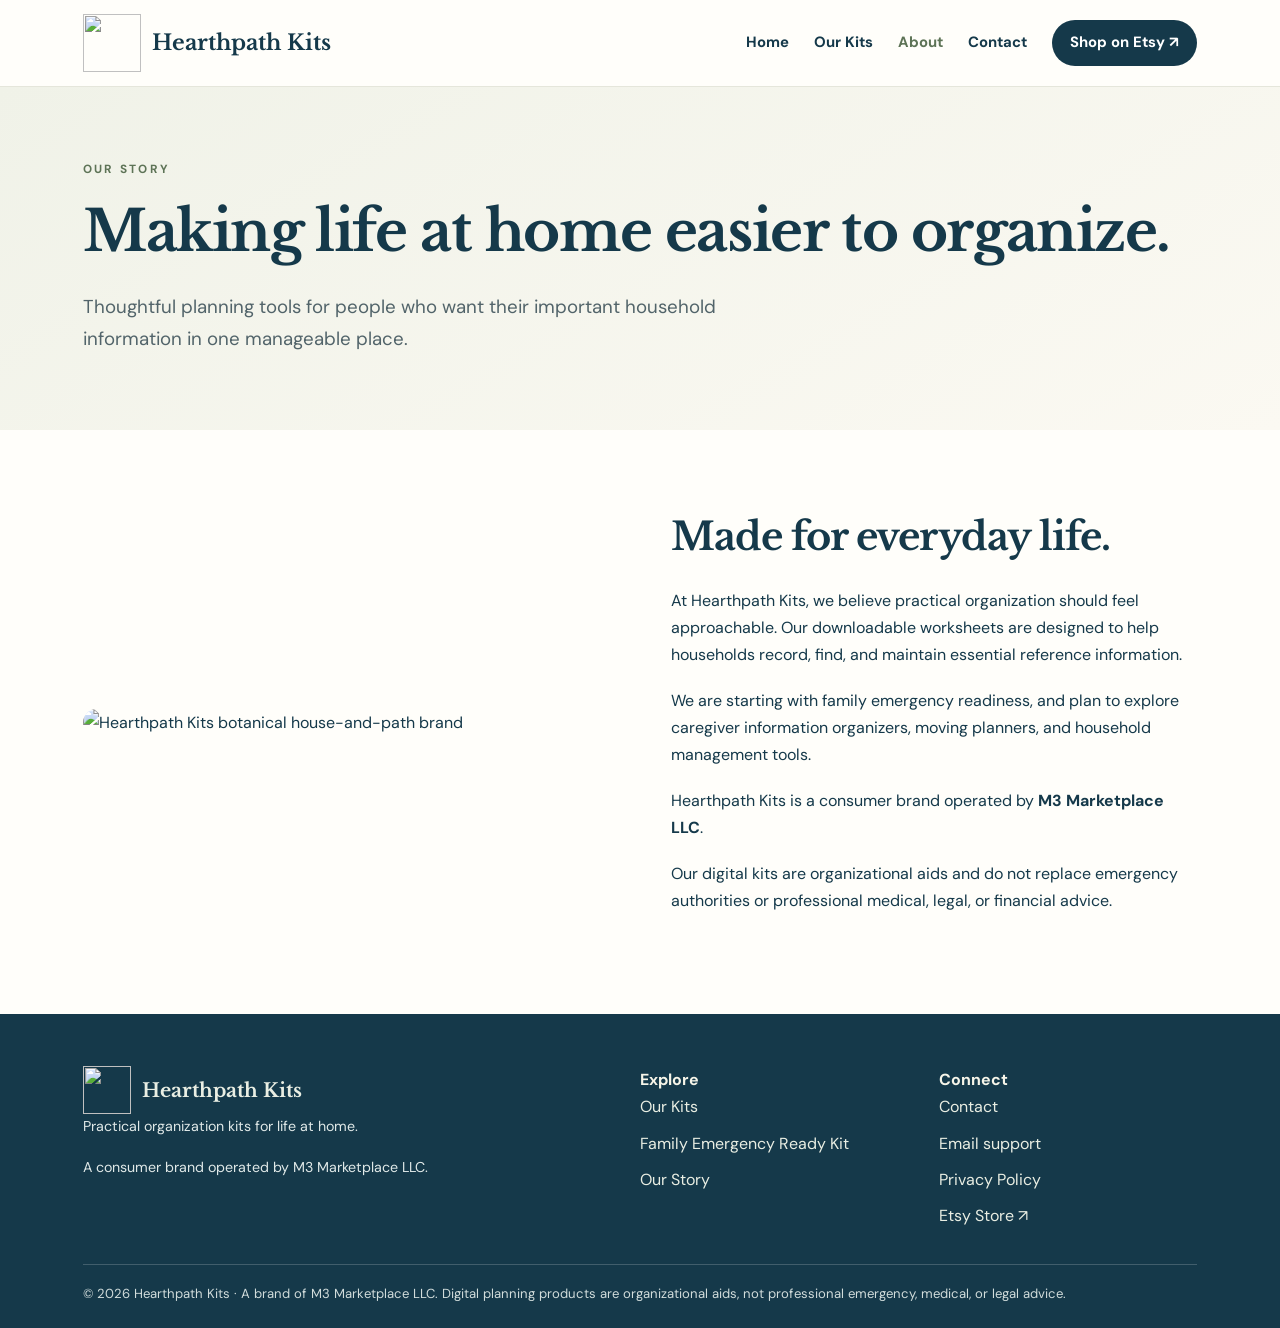
==== index.html @ 888c1b19 "Add files via upload Initial site setup." ====
<!doctype html><html lang="en"><head><meta charset="utf-8"><meta name="viewport" content="width=device-width, initial-scale=1"><title>About Hearthpath Kits | Hearthpath Kits</title><meta name="description" content="Learn why Hearthpath Kits creates easy-to-use digital organization planners for homes and families."><meta name="theme-color" content="#15394a"><link rel="canonical" href="https://hearthpathkits.com/about/"><link rel="icon" href="/assets/favicon.png" type="image/png"><link rel="stylesheet" href="/site.css"><meta property="og:type" content="website"><meta property="og:site_name" content="Hearthpath Kits"><meta property="og:title" content="About Hearthpath Kits"><meta property="og:description" content="Learn why Hearthpath Kits creates easy-to-use digital organization planners for homes and families."><meta property="og:image" content="https://hearthpathkits.com/assets/kit-cover.webp"></head><body><a class="skip" href="#main">Skip to content</a><header class="site-head"><div class="wrap header-in"><a class="brand" href="/"><img src="/assets/emblem.webp" alt="" width="58" height="58">Hearthpath Kits</a><button class="menu-toggle" type="button" aria-controls="primary-nav" aria-expanded="false">Menu ☰</button><nav id="primary-nav" class="nav" aria-label="Main navigation"><a href="/">Home</a><a href="/kits/">Our Kits</a><a href="/about/" aria-current="page">About</a><a href="/contact/">Contact</a><a class="nav-cta" href="https://www.etsy.com/listing/4603201135/family-emergency-planner-printable" target="_blank" rel="noopener noreferrer">Shop on Etsy ↗</a></nav></div></header><main id="main"><section class="page-hero"><div class="wrap"><p class="eyebrow">Our story</p><h1>Making life at home easier to organize.</h1><p class="lead">Thoughtful planning tools for people who want their important household information in one manageable place.</p></div></section><section class="section section-white"><div class="wrap feature-grid"><img src="/assets/brand-banner.webp" loading="lazy" alt="Hearthpath Kits botanical house-and-path brand" style="box-shadow:none"><div><h2>Made for everyday life.</h2><p>At Hearthpath Kits, we believe practical organization should feel approachable. Our downloadable worksheets are designed to help households record, find, and maintain essential reference information.</p><p>We are starting with family emergency readiness, and plan to explore caregiver information organizers, moving planners, and household management tools.</p><p>Hearthpath Kits is a consumer brand operated by <strong>M3 Marketplace LLC</strong>.</p><p>Our digital kits are organizational aids and do not replace emergency authorities or professional medical, legal, or financial advice.</p></div></div></section></main><footer class="footer"><div class="wrap"><div class="footer-grid"><div><a class="brand" href="/"><img src="/assets/emblem.webp" alt="" width="48" height="48">Hearthpath Kits</a><p>Practical organization kits for life at home.</p><p>A consumer brand operated by M3 Marketplace LLC.</p></div><div><strong>Explore</strong><div class="footer-links"><a href="/kits/">Our Kits</a><a href="/product/">Family Emergency Ready Kit</a><a href="/about/">Our Story</a></div></div><div><strong>Connect</strong><div class="footer-links"><a href="/contact/">Contact</a><a href="mailto:support@hearthpathkits.com">Email support</a><a href="/privacy/">Privacy Policy</a><a href="https://www.etsy.com/listing/4603201135/family-emergency-planner-printable" target="_blank" rel="noopener noreferrer">Etsy Store ↗</a></div></div></div><div class="fineprint">© 2026 Hearthpath Kits · A brand of M3 Marketplace LLC. Digital planning products are organizational aids, not professional emergency, medical, or legal advice.</div></div></footer><script src="/site.js" defer></script></body></html>
---- site.css ----
@import url('https://fonts.googleapis.com/css2?family=DM+Sans:wght@400;500;600;700&family=Libre+Baskerville:wght@400;700&display=swap');
:root{--ink:#15394a;--sage:#5d7356;--leaf:#788a68;--cream:#fbf9f2;--paper:#fffefa;--line:#e5e6db;--muted:#52646a;--gold:#e7c985}*{box-sizing:border-box}html{scroll-behavior:smooth}body{margin:0;color:var(--ink);background:var(--cream);font:16px/1.7 'DM Sans',Arial,sans-serif}a{color:inherit}img{max-width:100%;height:auto}h1,h2,h3{font-family:'Libre Baskerville',Georgia,serif;line-height:1.3;letter-spacing:-.025em}h1{font-size:clamp(2.2rem,4.4vw,4.5rem);margin:.1em 0 .4em}h2{font-size:clamp(1.8rem,3vw,2.65rem);margin:0 0 .65em}h3{font-size:1.23rem}p{margin:0 0 1.15em}.wrap{max-width:1170px;margin:0 auto;padding:0 28px}.skip{position:absolute;left:-999px;top:0}.skip:focus{left:12px;top:12px;background:#fff;padding:12px;z-index:20}.site-head{background:rgba(255,254,250,.97);border-bottom:1px solid var(--line);position:sticky;top:0;z-index:10}.header-in{display:flex;align-items:center;justify-content:space-between;min-height:86px;gap:18px}.brand{display:flex;align-items:center;gap:11px;text-decoration:none;font-family:'Libre Baskerville',Georgia,serif;font-weight:700;font-size:1.35rem;white-space:nowrap}.brand img{width:58px;height:58px;object-fit:contain}.nav{display:flex;align-items:center;gap:25px}.nav a{text-decoration:none;font-size:.93rem;font-weight:700}.nav a:hover,.nav a[aria-current=page]{color:var(--sage)}.nav .nav-cta{background:var(--ink);color:white;padding:10px 18px;border-radius:99px}.nav .nav-cta:hover{background:var(--sage);color:#fff}.menu-toggle{display:none;background:none;border:1px solid var(--line);padding:9px 12px;border-radius:8px;color:var(--ink);font:inherit}.eyebrow{font-weight:700;text-transform:uppercase;letter-spacing:.19em;color:var(--sage);font-size:.74rem;margin-bottom:16px}.lead{font-size:1.17rem;color:var(--muted);max-width:640px}.hero{padding:74px 0 86px;overflow:hidden;background:radial-gradient(circle at 95% 3%,#e7ebd9,transparent 38%),linear-gradient(180deg,#fbf9f2,#f7f5eb)}.hero-grid{display:grid;grid-template-columns:1.04fr .96fr;gap:62px;align-items:center}.hero-visual{position:relative;padding:22px}.hero-visual:before{content:'';position:absolute;inset:7% 2% 0 12%;background:#e3e9d8;border-radius:42% 48% 30% 45%;transform:rotate(-7deg)}.hero-visual img{position:relative;width:100%;max-width:515px;border-radius:18px;box-shadow:0 22px 54px #15394a22}.btn{display:inline-flex;align-items:center;justify-content:center;padding:14px 22px;border-radius:10px;text-decoration:none;font-weight:700;line-height:1.3;transition:.2s}.btn-primary{background:var(--ink);color:white}.btn-primary:hover{background:#315a5a}.btn-outline{border:1.5px solid var(--sage);color:var(--ink)}.btn-outline:hover{background:#eaf0e6}.actions{display:flex;gap:12px;flex-wrap:wrap;margin-top:26px}.small-note{font-size:.82rem;color:var(--muted);margin-top:16px}.section{padding:82px 0}.section-soft{background:#f0f2e8}.section-white{background:var(--paper)}.center{text-align:center}.center .lead{margin:auto}.cards{display:grid;grid-template-columns:repeat(3,1fr);gap:22px;margin-top:38px}.card{background:var(--paper);border:1px solid var(--line);border-radius:16px;padding:26px;box-shadow:0 8px 25px #15394a08}.card h3{margin:8px 0 12px}.number{display:inline-flex;align-items:center;justify-content:center;background:#e8eedf;color:var(--ink);width:42px;height:42px;border-radius:100%;font-weight:700}.feature-grid{display:grid;grid-template-columns:1fr 1fr;gap:62px;align-items:center}.feature-grid img{border-radius:15px;box-shadow:0 20px 40px #15394a19}.ticks{list-style:none;padding:0}.ticks li{margin-bottom:13px;padding-left:30px;position:relative}.ticks li:before{content:'✓';position:absolute;left:0;color:var(--sage);font-weight:700}.kicker{font-size:.95rem;text-transform:uppercase;letter-spacing:.09em;color:var(--sage);font-weight:700}.pill{display:inline-block;background:#e8eee3;border-radius:99px;padding:5px 12px;color:#344c37;font-size:.78rem;font-weight:700}.product-card{display:grid;grid-template-columns:240px 1fr;gap:34px;align-items:center;background:white;padding:26px;border:1px solid var(--line);border-radius:18px;max-width:840px;margin:34px auto 0}.product-card img{border-radius:10px}.price{font-family:'Libre Baskerville',Georgia,serif;font-size:1.7rem;font-weight:700}.page-hero{padding:72px 0 54px;background:linear-gradient(150deg,#f0f2e8,#fbf9f2)}.page-hero p{max-width:720px}.gallery{display:grid;grid-template-columns:repeat(3,1fr);gap:18px;margin:35px 0}.gallery img{border-radius:13px;box-shadow:0 10px 22px #15394a0d}.faq{max-width:800px;margin:35px auto}.faq details{border-bottom:1px solid var(--line);padding:18px 4px}.faq summary{cursor:pointer;font-weight:700}.faq details p{padding-top:14px}.notice{border-left:4px solid var(--leaf);padding:14px 20px;background:#f1f3ea;margin-top:27px}.footer{background:#15394a;color:#f6f5e9;padding:52px 0 22px}.footer a{color:#e9eee3}.footer-grid{display:grid;grid-template-columns:2fr 1fr 1fr;gap:40px}.footer .brand{font-size:1.2rem}.footer .brand img{height:48px;width:48px}.footer p{color:#e0e9e8;font-size:.89rem}.footer-links{display:flex;flex-direction:column;gap:9px}.footer-links a{text-decoration:none}.fineprint{border-top:1px solid #ffffff30;margin-top:35px;padding-top:18px;color:#d1dcdb;font-size:.82rem}.text-body{max-width:850px}.text-body h2{margin-top:1.35em}.text-body ul{padding-left:24px}.hero-mini{max-width:520px}.inline-link{color:#33675a;font-weight:700}.cta-band{background:#dfe8d7;padding:62px 0;text-align:center}.brand-banner{display:block;width:min(100%,850px);margin:auto;mix-blend-mode:multiply}a:focus-visible,button:focus-visible{outline:3px solid #b78b40;outline-offset:3px}@media(max-width:760px){.wrap{padding:0 20px}.header-in{min-height:72px}.brand{font-size:1.03rem}.brand img{width:48px;height:48px}.menu-toggle{display:block}.nav{display:none;position:absolute;top:72px;left:0;right:0;background:#fffefa;border-bottom:1px solid var(--line);padding:20px;flex-direction:column;align-items:stretch;gap:12px}.nav.open{display:flex}.nav a{padding:8px}.hero{padding:42px 0 57px}.hero-grid,.feature-grid{grid-template-columns:1fr;gap:34px}.hero-visual{max-width:490px;margin:auto}.cards,.gallery{grid-template-columns:1fr}.cards{gap:14px}.section{padding:56px 0}.product-card{grid-template-columns:1fr;max-width:470px;gap:18px}.product-card img{max-width:230px;margin:auto}.footer-grid{grid-template-columns:1fr;gap:20px}}
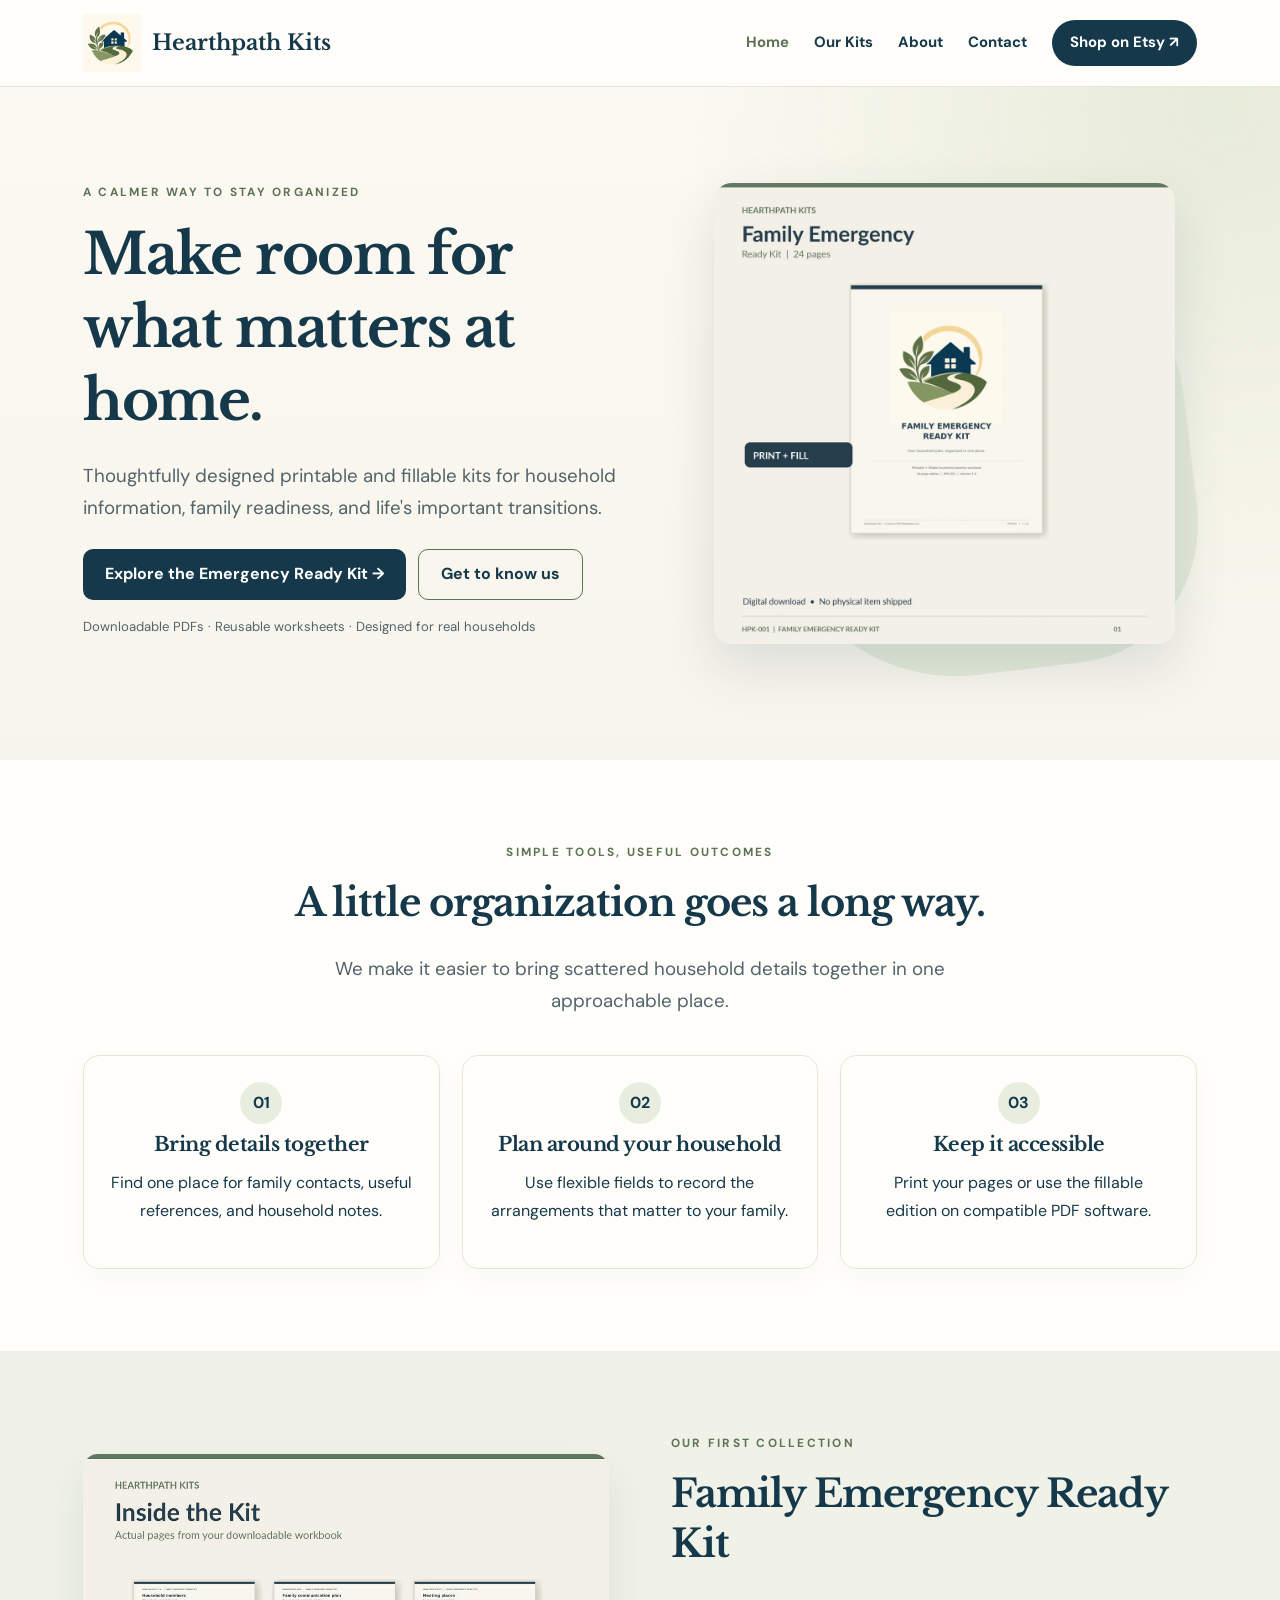
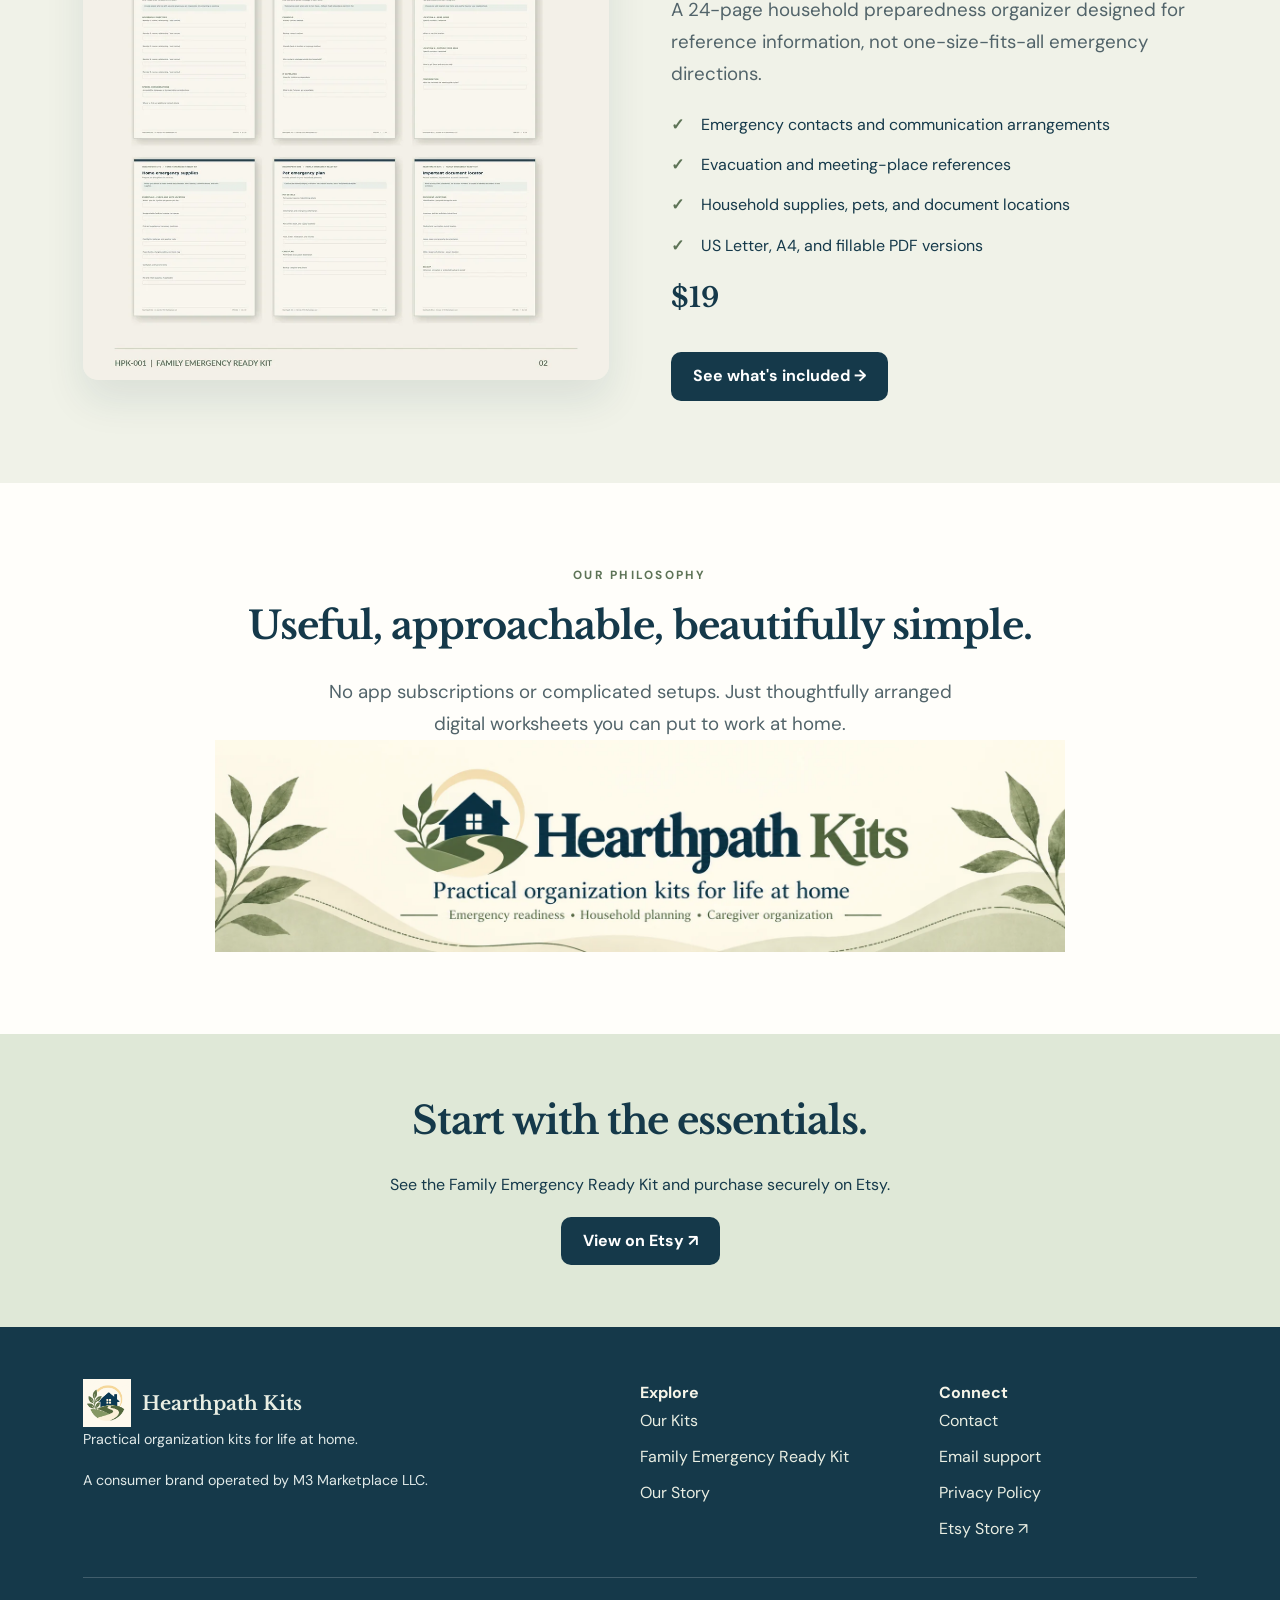
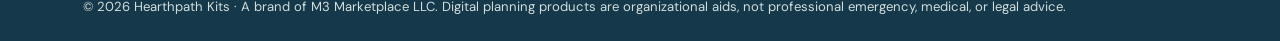
==== commit b1d8ac0b: "Add files via upload Corrected initial site setup." ====
--- a/index.html
+++ b/index.html
@@ -1 +1 @@
-<!doctype html><html lang="en"><head><meta charset="utf-8"><meta name="viewport" content="width=device-width, initial-scale=1"><title>About Hearthpath Kits | Hearthpath Kits</title><meta name="description" content="Learn why Hearthpath Kits creates easy-to-use digital organization planners for homes and families."><meta name="theme-color" content="#15394a"><link rel="canonical" href="https://hearthpathkits.com/about/"><link rel="icon" href="/assets/favicon.png" type="image/png"><link rel="stylesheet" href="/site.css"><meta property="og:type" content="website"><meta property="og:site_name" content="Hearthpath Kits"><meta property="og:title" content="About Hearthpath Kits"><meta property="og:description" content="Learn why Hearthpath Kits creates easy-to-use digital organization planners for homes and families."><meta property="og:image" content="https://hearthpathkits.com/assets/kit-cover.webp"></head><body><a class="skip" href="#main">Skip to content</a><header class="site-head"><div class="wrap header-in"><a class="brand" href="/"><img src="/assets/emblem.webp" alt="" width="58" height="58">Hearthpath Kits</a><button class="menu-toggle" type="button" aria-controls="primary-nav" aria-expanded="false">Menu ☰</button><nav id="primary-nav" class="nav" aria-label="Main navigation"><a href="/">Home</a><a href="/kits/">Our Kits</a><a href="/about/" aria-current="page">About</a><a href="/contact/">Contact</a><a class="nav-cta" href="https://www.etsy.com/listing/4603201135/family-emergency-planner-printable" target="_blank" rel="noopener noreferrer">Shop on Etsy ↗</a></nav></div></header><main id="main"><section class="page-hero"><div class="wrap"><p class="eyebrow">Our story</p><h1>Making life at home easier to organize.</h1><p class="lead">Thoughtful planning tools for people who want their important household information in one manageable place.</p></div></section><section class="section section-white"><div class="wrap feature-grid"><img src="/assets/brand-banner.webp" loading="lazy" alt="Hearthpath Kits botanical house-and-path brand" style="box-shadow:none"><div><h2>Made for everyday life.</h2><p>At Hearthpath Kits, we believe practical organization should feel approachable. Our downloadable worksheets are designed to help households record, find, and maintain essential reference information.</p><p>We are starting with family emergency readiness, and plan to explore caregiver information organizers, moving planners, and household management tools.</p><p>Hearthpath Kits is a consumer brand operated by <strong>M3 Marketplace LLC</strong>.</p><p>Our digital kits are organizational aids and do not replace emergency authorities or professional medical, legal, or financial advice.</p></div></div></section></main><footer class="footer"><div class="wrap"><div class="footer-grid"><div><a class="brand" href="/"><img src="/assets/emblem.webp" alt="" width="48" height="48">Hearthpath Kits</a><p>Practical organization kits for life at home.</p><p>A consumer brand operated by M3 Marketplace LLC.</p></div><div><strong>Explore</strong><div class="footer-links"><a href="/kits/">Our Kits</a><a href="/product/">Family Emergency Ready Kit</a><a href="/about/">Our Story</a></div></div><div><strong>Connect</strong><div class="footer-links"><a href="/contact/">Contact</a><a href="mailto:support@hearthpathkits.com">Email support</a><a href="/privacy/">Privacy Policy</a><a href="https://www.etsy.com/listing/4603201135/family-emergency-planner-printable" target="_blank" rel="noopener noreferrer">Etsy Store ↗</a></div></div></div><div class="fineprint">© 2026 Hearthpath Kits · A brand of M3 Marketplace LLC. Digital planning products are organizational aids, not professional emergency, medical, or legal advice.</div></div></footer><script src="/site.js" defer></script></body></html>+<!doctype html><html lang="en"><head><meta charset="utf-8"><meta name="viewport" content="width=device-width, initial-scale=1"><title>Practical Family &amp; Home Organization Kits | Hearthpath Kits</title><meta name="description" content="Printable and fillable planners for family emergency readiness, household organization, and important life moments."><meta name="theme-color" content="#15394a"><link rel="canonical" href="https://hearthpathkits.com/"><link rel="icon" href="/assets/favicon.png" type="image/png"><link rel="stylesheet" href="/site.css"><meta property="og:type" content="website"><meta property="og:site_name" content="Hearthpath Kits"><meta property="og:title" content="Practical Family &amp; Home Organization Kits"><meta property="og:description" content="Printable and fillable planners for family emergency readiness, household organization, and important life moments."><meta property="og:image" content="https://hearthpathkits.com/assets/kit-cover.webp"></head><body><a class="skip" href="#main">Skip to content</a><header class="site-head"><div class="wrap header-in"><a class="brand" href="/"><img src="/assets/emblem.webp" alt="" width="58" height="58">Hearthpath Kits</a><button class="menu-toggle" type="button" aria-controls="primary-nav" aria-expanded="false">Menu ☰</button><nav id="primary-nav" class="nav" aria-label="Main navigation"><a href="/" aria-current="page">Home</a><a href="/kits/">Our Kits</a><a href="/about/">About</a><a href="/contact/">Contact</a><a class="nav-cta" href="https://www.etsy.com/listing/4603201135/family-emergency-planner-printable" target="_blank" rel="noopener noreferrer">Shop on Etsy ↗</a></nav></div></header><main id="main"><section class="hero"><div class="wrap hero-grid"><div><p class="eyebrow">A calmer way to stay organized</p><h1>Make room for what matters at home.</h1><p class="lead">Thoughtfully designed printable and fillable kits for household information, family readiness, and life's important transitions.</p><div class="actions"><a class="btn btn-primary" href="/product/">Explore the Emergency Ready Kit →</a><a class="btn btn-outline" href="/about/">Get to know us</a></div><p class="small-note">Downloadable PDFs · Reusable worksheets · Designed for real households</p></div><div class="hero-visual"><img src="/assets/kit-cover.webp" alt="Family Emergency Ready Kit workbook and printable planning sheets" width="515" height="515" fetchpriority="high"></div></div></section><section class="section section-white"><div class="wrap center"><p class="eyebrow">Simple tools, useful outcomes</p><h2>A little organization goes a long way.</h2><p class="lead">We make it easier to bring scattered household details together in one approachable place.</p><div class="cards"><article class="card"><span class="number">01</span><h3>Bring details together</h3><p>Find one place for family contacts, useful references, and household notes.</p></article><article class="card"><span class="number">02</span><h3>Plan around your household</h3><p>Use flexible fields to record the arrangements that matter to your family.</p></article><article class="card"><span class="number">03</span><h3>Keep it accessible</h3><p>Print your pages or use the fillable edition on compatible PDF software.</p></article></div></div></section><section class="section section-soft"><div class="wrap feature-grid"><img src="/assets/kit-pages.webp" loading="lazy" alt="Preview of pages inside the Family Emergency Ready Kit" width="600" height="600"><div><p class="eyebrow">Our first collection</p><h2>Family Emergency Ready Kit</h2><p class="lead">A 24-page household preparedness organizer designed for reference information, not one-size-fits-all emergency directions.</p><ul class="ticks"><li>Emergency contacts and communication arrangements</li><li>Evacuation and meeting-place references</li><li>Household supplies, pets, and document locations</li><li>US Letter, A4, and fillable PDF versions</li></ul><p class="price">$19</p><a class="btn btn-primary" href="/product/">See what's included →</a></div></div></section><section class="section section-white center"><div class="wrap"><p class="eyebrow">Our philosophy</p><h2>Useful, approachable, beautifully simple.</h2><p class="lead">No app subscriptions or complicated setups. Just thoughtfully arranged digital worksheets you can put to work at home.</p><img class="brand-banner" loading="lazy" src="/assets/brand-banner.webp" alt="Hearthpath Kits house, winding path, and botanical brand illustration"></div></section><section class="cta-band"><div class="wrap"><h2>Start with the essentials.</h2><p>See the Family Emergency Ready Kit and purchase securely on Etsy.</p><a class="btn btn-primary" href="https://www.etsy.com/listing/4603201135/family-emergency-planner-printable" target="_blank" rel="noopener noreferrer">View on Etsy ↗</a></div></section></main><footer class="footer"><div class="wrap"><div class="footer-grid"><div><a class="brand" href="/"><img src="/assets/emblem.webp" alt="" width="48" height="48">Hearthpath Kits</a><p>Practical organization kits for life at home.</p><p>A consumer brand operated by M3 Marketplace LLC.</p></div><div><strong>Explore</strong><div class="footer-links"><a href="/kits/">Our Kits</a><a href="/product/">Family Emergency Ready Kit</a><a href="/about/">Our Story</a></div></div><div><strong>Connect</strong><div class="footer-links"><a href="/contact/">Contact</a><a href="mailto:support@hearthpathkits.com">Email support</a><a href="/privacy/">Privacy Policy</a><a href="https://www.etsy.com/listing/4603201135/family-emergency-planner-printable" target="_blank" rel="noopener noreferrer">Etsy Store ↗</a></div></div></div><div class="fineprint">© 2026 Hearthpath Kits · A brand of M3 Marketplace LLC. Digital planning products are organizational aids, not professional emergency, medical, or legal advice.</div></div></footer><script src="/site.js" defer></script></body></html>
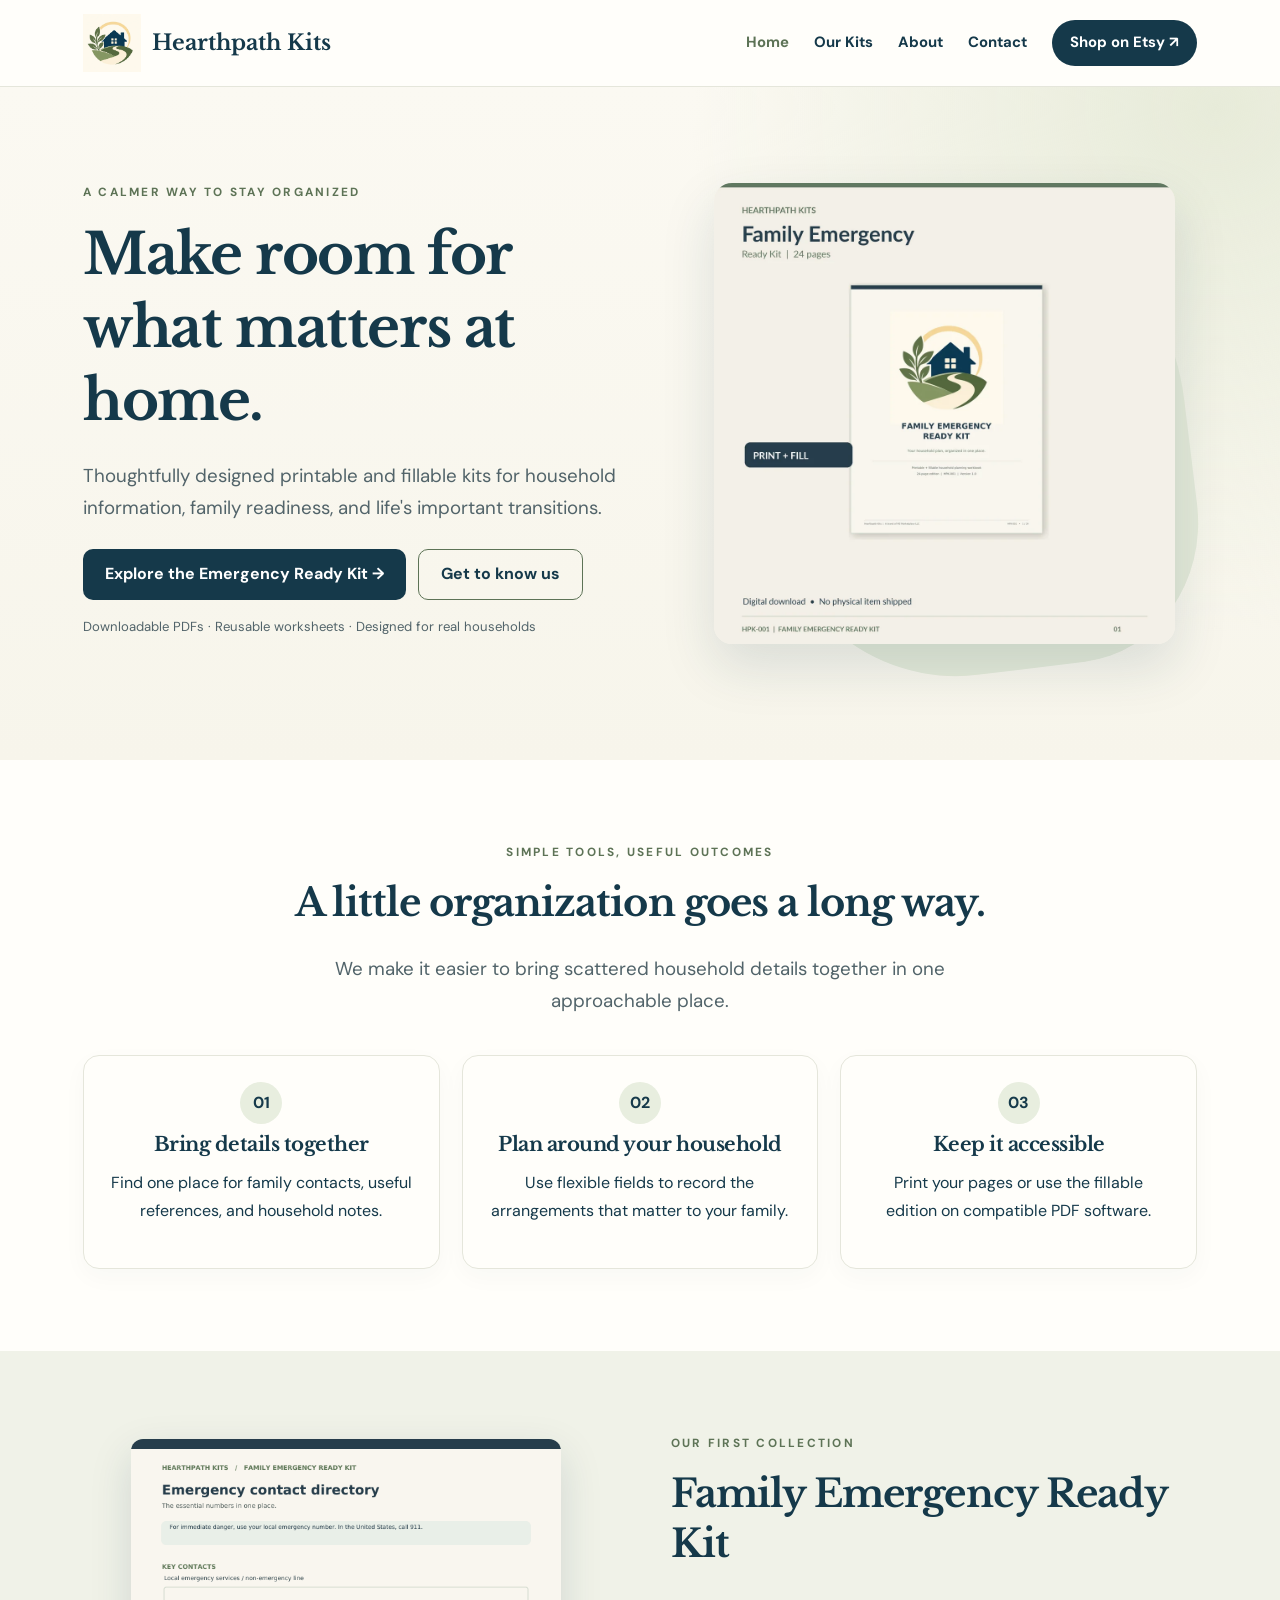
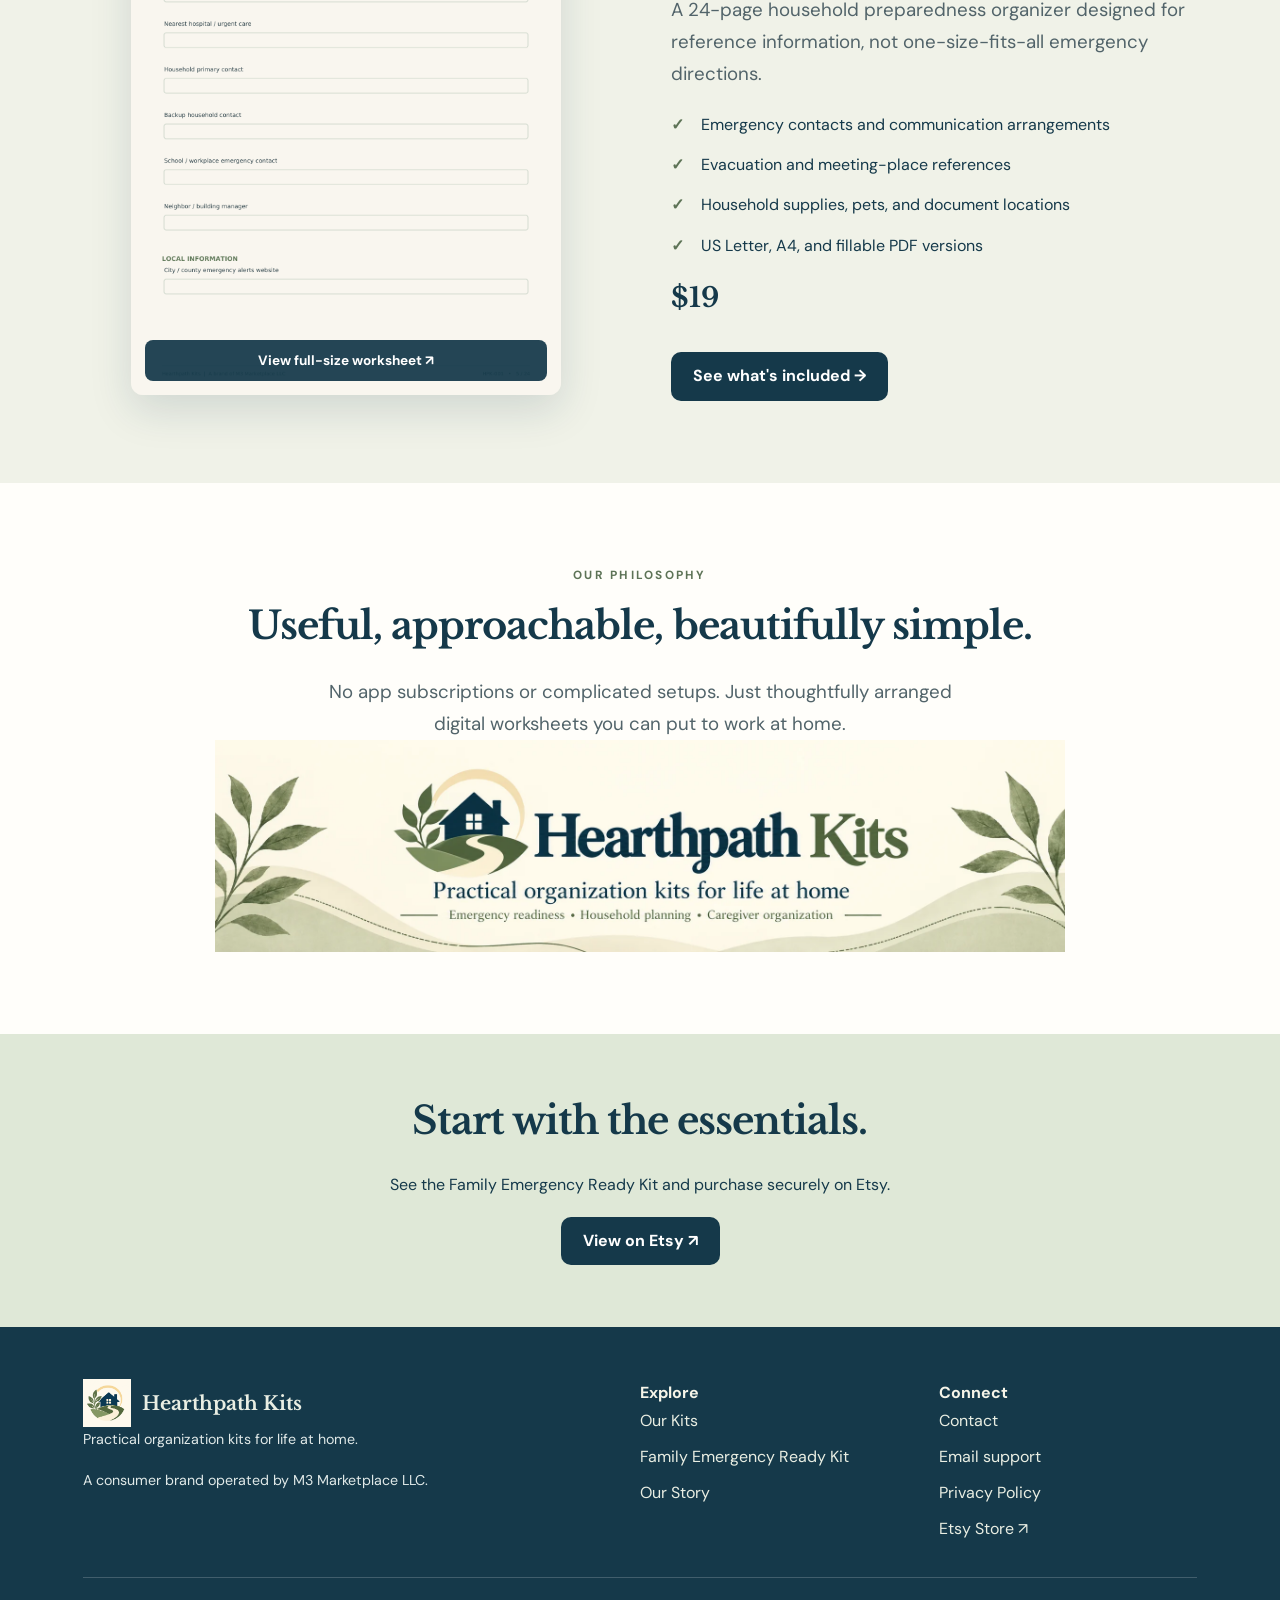
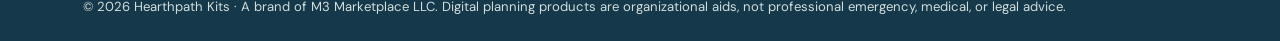
==== commit e5869fde: "Add files via upload" ====
--- a/index.html
+++ b/index.html
@@ -1 +1 @@
-<!doctype html><html lang="en"><head><meta charset="utf-8"><meta name="viewport" content="width=device-width, initial-scale=1"><title>Practical Family &amp; Home Organization Kits | Hearthpath Kits</title><meta name="description" content="Printable and fillable planners for family emergency readiness, household organization, and important life moments."><meta name="theme-color" content="#15394a"><link rel="canonical" href="https://hearthpathkits.com/"><link rel="icon" href="/assets/favicon.png" type="image/png"><link rel="stylesheet" href="/site.css"><meta property="og:type" content="website"><meta property="og:site_name" content="Hearthpath Kits"><meta property="og:title" content="Practical Family &amp; Home Organization Kits"><meta property="og:description" content="Printable and fillable planners for family emergency readiness, household organization, and important life moments."><meta property="og:image" content="https://hearthpathkits.com/assets/kit-cover.webp"></head><body><a class="skip" href="#main">Skip to content</a><header class="site-head"><div class="wrap header-in"><a class="brand" href="/"><img src="/assets/emblem.webp" alt="" width="58" height="58">Hearthpath Kits</a><button class="menu-toggle" type="button" aria-controls="primary-nav" aria-expanded="false">Menu ☰</button><nav id="primary-nav" class="nav" aria-label="Main navigation"><a href="/" aria-current="page">Home</a><a href="/kits/">Our Kits</a><a href="/about/">About</a><a href="/contact/">Contact</a><a class="nav-cta" href="https://www.etsy.com/listing/4603201135/family-emergency-planner-printable" target="_blank" rel="noopener noreferrer">Shop on Etsy ↗</a></nav></div></header><main id="main"><section class="hero"><div class="wrap hero-grid"><div><p class="eyebrow">A calmer way to stay organized</p><h1>Make room for what matters at home.</h1><p class="lead">Thoughtfully designed printable and fillable kits for household information, family readiness, and life's important transitions.</p><div class="actions"><a class="btn btn-primary" href="/product/">Explore the Emergency Ready Kit →</a><a class="btn btn-outline" href="/about/">Get to know us</a></div><p class="small-note">Downloadable PDFs · Reusable worksheets · Designed for real households</p></div><div class="hero-visual"><img src="/assets/kit-cover.webp" alt="Family Emergency Ready Kit workbook and printable planning sheets" width="515" height="515" fetchpriority="high"></div></div></section><section class="section section-white"><div class="wrap center"><p class="eyebrow">Simple tools, useful outcomes</p><h2>A little organization goes a long way.</h2><p class="lead">We make it easier to bring scattered household details together in one approachable place.</p><div class="cards"><article class="card"><span class="number">01</span><h3>Bring details together</h3><p>Find one place for family contacts, useful references, and household notes.</p></article><article class="card"><span class="number">02</span><h3>Plan around your household</h3><p>Use flexible fields to record the arrangements that matter to your family.</p></article><article class="card"><span class="number">03</span><h3>Keep it accessible</h3><p>Print your pages or use the fillable edition on compatible PDF software.</p></article></div></div></section><section class="section section-soft"><div class="wrap feature-grid"><img src="/assets/kit-pages.webp" loading="lazy" alt="Preview of pages inside the Family Emergency Ready Kit" width="600" height="600"><div><p class="eyebrow">Our first collection</p><h2>Family Emergency Ready Kit</h2><p class="lead">A 24-page household preparedness organizer designed for reference information, not one-size-fits-all emergency directions.</p><ul class="ticks"><li>Emergency contacts and communication arrangements</li><li>Evacuation and meeting-place references</li><li>Household supplies, pets, and document locations</li><li>US Letter, A4, and fillable PDF versions</li></ul><p class="price">$19</p><a class="btn btn-primary" href="/product/">See what's included →</a></div></div></section><section class="section section-white center"><div class="wrap"><p class="eyebrow">Our philosophy</p><h2>Useful, approachable, beautifully simple.</h2><p class="lead">No app subscriptions or complicated setups. Just thoughtfully arranged digital worksheets you can put to work at home.</p><img class="brand-banner" loading="lazy" src="/assets/brand-banner.webp" alt="Hearthpath Kits house, winding path, and botanical brand illustration"></div></section><section class="cta-band"><div class="wrap"><h2>Start with the essentials.</h2><p>See the Family Emergency Ready Kit and purchase securely on Etsy.</p><a class="btn btn-primary" href="https://www.etsy.com/listing/4603201135/family-emergency-planner-printable" target="_blank" rel="noopener noreferrer">View on Etsy ↗</a></div></section></main><footer class="footer"><div class="wrap"><div class="footer-grid"><div><a class="brand" href="/"><img src="/assets/emblem.webp" alt="" width="48" height="48">Hearthpath Kits</a><p>Practical organization kits for life at home.</p><p>A consumer brand operated by M3 Marketplace LLC.</p></div><div><strong>Explore</strong><div class="footer-links"><a href="/kits/">Our Kits</a><a href="/product/">Family Emergency Ready Kit</a><a href="/about/">Our Story</a></div></div><div><strong>Connect</strong><div class="footer-links"><a href="/contact/">Contact</a><a href="mailto:support@hearthpathkits.com">Email support</a><a href="/privacy/">Privacy Policy</a><a href="https://www.etsy.com/listing/4603201135/family-emergency-planner-printable" target="_blank" rel="noopener noreferrer">Etsy Store ↗</a></div></div></div><div class="fineprint">© 2026 Hearthpath Kits · A brand of M3 Marketplace LLC. Digital planning products are organizational aids, not professional emergency, medical, or legal advice.</div></div></footer><script src="/site.js" defer></script></body></html>+<!doctype html><html lang="en"><head><meta charset="utf-8"><meta name="viewport" content="width=device-width, initial-scale=1"><title>Practical Family &amp; Home Organization Kits | Hearthpath Kits</title><meta name="description" content="Printable and fillable planners for family emergency readiness, household organization, and important life moments."><meta name="theme-color" content="#15394a"><link rel="canonical" href="https://hearthpathkits.com/"><link rel="icon" href="/assets/favicon.png" type="image/png"><link rel="stylesheet" href="/site.css"><meta property="og:type" content="website"><meta property="og:site_name" content="Hearthpath Kits"><meta property="og:title" content="Practical Family &amp; Home Organization Kits"><meta property="og:description" content="Printable and fillable planners for family emergency readiness, household organization, and important life moments."><meta property="og:image" content="https://hearthpathkits.com/assets/kit-cover.webp"></head><body><a class="skip" href="#main">Skip to content</a><header class="site-head"><div class="wrap header-in"><a class="brand" href="/"><img src="/assets/emblem.png" alt="" width="58" height="58">Hearthpath Kits</a><button class="menu-toggle" type="button" aria-controls="primary-nav" aria-expanded="false">Menu ☰</button><nav id="primary-nav" class="nav" aria-label="Main navigation"><a href="/" aria-current="page">Home</a><a href="/kits/">Our Kits</a><a href="/about/">About</a><a href="/contact/">Contact</a><a class="nav-cta" href="https://www.etsy.com/listing/4603201135/family-emergency-planner-printable" target="_blank" rel="noopener noreferrer">Shop on Etsy ↗</a></nav></div></header><main id="main"><section class="hero"><div class="wrap hero-grid"><div><p class="eyebrow">A calmer way to stay organized</p><h1>Make room for what matters at home.</h1><p class="lead">Thoughtfully designed printable and fillable kits for household information, family readiness, and life's important transitions.</p><div class="actions"><a class="btn btn-primary" href="/product/">Explore the Emergency Ready Kit →</a><a class="btn btn-outline" href="/about/">Get to know us</a></div><p class="small-note">Downloadable PDFs · Reusable worksheets · Designed for real households</p></div><div class="hero-visual"><img src="/assets/kit-cover.webp" alt="Family Emergency Ready Kit workbook and printable planning sheets" width="515" height="515" fetchpriority="high"></div></div></section><section class="section section-white"><div class="wrap center"><p class="eyebrow">Simple tools, useful outcomes</p><h2>A little organization goes a long way.</h2><p class="lead">We make it easier to bring scattered household details together in one approachable place.</p><div class="cards"><article class="card"><span class="number">01</span><h3>Bring details together</h3><p>Find one place for family contacts, useful references, and household notes.</p></article><article class="card"><span class="number">02</span><h3>Plan around your household</h3><p>Use flexible fields to record the arrangements that matter to your family.</p></article><article class="card"><span class="number">03</span><h3>Keep it accessible</h3><p>Print your pages or use the fillable edition on compatible PDF software.</p></article></div></div></section><section class="section section-soft"><div class="wrap feature-grid"><a class="worksheet-feature" href="/assets/worksheet-contacts.png" target="_blank" rel="noopener" aria-label="Open full-size emergency contact worksheet"><img src="/assets/worksheet-contacts.png" loading="lazy" alt="Full-page preview of the actual emergency contact directory worksheet" width="1224" height="1584"><span class="preview-hint">View full-size worksheet ↗</span></a><div><p class="eyebrow">Our first collection</p><h2>Family Emergency Ready Kit</h2><p class="lead">A 24-page household preparedness organizer designed for reference information, not one-size-fits-all emergency directions.</p><ul class="ticks"><li>Emergency contacts and communication arrangements</li><li>Evacuation and meeting-place references</li><li>Household supplies, pets, and document locations</li><li>US Letter, A4, and fillable PDF versions</li></ul><p class="price">$19</p><a class="btn btn-primary" href="/product/">See what's included →</a></div></div></section><section class="section section-white center"><div class="wrap"><p class="eyebrow">Our philosophy</p><h2>Useful, approachable, beautifully simple.</h2><p class="lead">No app subscriptions or complicated setups. Just thoughtfully arranged digital worksheets you can put to work at home.</p><img class="brand-banner" loading="lazy" src="/assets/brand-banner.webp" alt="Hearthpath Kits house, winding path, and botanical brand illustration"></div></section><section class="cta-band"><div class="wrap"><h2>Start with the essentials.</h2><p>See the Family Emergency Ready Kit and purchase securely on Etsy.</p><a class="btn btn-primary" href="https://www.etsy.com/listing/4603201135/family-emergency-planner-printable" target="_blank" rel="noopener noreferrer">View on Etsy ↗</a></div></section></main><footer class="footer"><div class="wrap"><div class="footer-grid"><div><a class="brand" href="/"><img src="/assets/emblem.png" alt="" width="48" height="48">Hearthpath Kits</a><p>Practical organization kits for life at home.</p><p>A consumer brand operated by M3 Marketplace LLC.</p></div><div><strong>Explore</strong><div class="footer-links"><a href="/kits/">Our Kits</a><a href="/product/">Family Emergency Ready Kit</a><a href="/about/">Our Story</a></div></div><div><strong>Connect</strong><div class="footer-links"><a href="/contact/">Contact</a><a href="mailto:support@hearthpathkits.com">Email support</a><a href="/privacy/">Privacy Policy</a><a href="https://www.etsy.com/listing/4603201135/family-emergency-planner-printable" target="_blank" rel="noopener noreferrer">Etsy Store ↗</a></div></div></div><div class="fineprint">© 2026 Hearthpath Kits · A brand of M3 Marketplace LLC. Digital planning products are organizational aids, not professional emergency, medical, or legal advice.</div></div></footer><script src="/site.js" defer></script></body></html>
--- a/site.css
+++ b/site.css
@@ -1,2 +1,14 @@
 @import url('https://fonts.googleapis.com/css2?family=DM+Sans:wght@400;500;600;700&family=Libre+Baskerville:wght@400;700&display=swap');
 :root{--ink:#15394a;--sage:#5d7356;--leaf:#788a68;--cream:#fbf9f2;--paper:#fffefa;--line:#e5e6db;--muted:#52646a;--gold:#e7c985}*{box-sizing:border-box}html{scroll-behavior:smooth}body{margin:0;color:var(--ink);background:var(--cream);font:16px/1.7 'DM Sans',Arial,sans-serif}a{color:inherit}img{max-width:100%;height:auto}h1,h2,h3{font-family:'Libre Baskerville',Georgia,serif;line-height:1.3;letter-spacing:-.025em}h1{font-size:clamp(2.2rem,4.4vw,4.5rem);margin:.1em 0 .4em}h2{font-size:clamp(1.8rem,3vw,2.65rem);margin:0 0 .65em}h3{font-size:1.23rem}p{margin:0 0 1.15em}.wrap{max-width:1170px;margin:0 auto;padding:0 28px}.skip{position:absolute;left:-999px;top:0}.skip:focus{left:12px;top:12px;background:#fff;padding:12px;z-index:20}.site-head{background:rgba(255,254,250,.97);border-bottom:1px solid var(--line);position:sticky;top:0;z-index:10}.header-in{display:flex;align-items:center;justify-content:space-between;min-height:86px;gap:18px}.brand{display:flex;align-items:center;gap:11px;text-decoration:none;font-family:'Libre Baskerville',Georgia,serif;font-weight:700;font-size:1.35rem;white-space:nowrap}.brand img{width:58px;height:58px;object-fit:contain}.nav{display:flex;align-items:center;gap:25px}.nav a{text-decoration:none;font-size:.93rem;font-weight:700}.nav a:hover,.nav a[aria-current=page]{color:var(--sage)}.nav .nav-cta{background:var(--ink);color:white;padding:10px 18px;border-radius:99px}.nav .nav-cta:hover{background:var(--sage);color:#fff}.menu-toggle{display:none;background:none;border:1px solid var(--line);padding:9px 12px;border-radius:8px;color:var(--ink);font:inherit}.eyebrow{font-weight:700;text-transform:uppercase;letter-spacing:.19em;color:var(--sage);font-size:.74rem;margin-bottom:16px}.lead{font-size:1.17rem;color:var(--muted);max-width:640px}.hero{padding:74px 0 86px;overflow:hidden;background:radial-gradient(circle at 95% 3%,#e7ebd9,transparent 38%),linear-gradient(180deg,#fbf9f2,#f7f5eb)}.hero-grid{display:grid;grid-template-columns:1.04fr .96fr;gap:62px;align-items:center}.hero-visual{position:relative;padding:22px}.hero-visual:before{content:'';position:absolute;inset:7% 2% 0 12%;background:#e3e9d8;border-radius:42% 48% 30% 45%;transform:rotate(-7deg)}.hero-visual img{position:relative;width:100%;max-width:515px;border-radius:18px;box-shadow:0 22px 54px #15394a22}.btn{display:inline-flex;align-items:center;justify-content:center;padding:14px 22px;border-radius:10px;text-decoration:none;font-weight:700;line-height:1.3;transition:.2s}.btn-primary{background:var(--ink);color:white}.btn-primary:hover{background:#315a5a}.btn-outline{border:1.5px solid var(--sage);color:var(--ink)}.btn-outline:hover{background:#eaf0e6}.actions{display:flex;gap:12px;flex-wrap:wrap;margin-top:26px}.small-note{font-size:.82rem;color:var(--muted);margin-top:16px}.section{padding:82px 0}.section-soft{background:#f0f2e8}.section-white{background:var(--paper)}.center{text-align:center}.center .lead{margin:auto}.cards{display:grid;grid-template-columns:repeat(3,1fr);gap:22px;margin-top:38px}.card{background:var(--paper);border:1px solid var(--line);border-radius:16px;padding:26px;box-shadow:0 8px 25px #15394a08}.card h3{margin:8px 0 12px}.number{display:inline-flex;align-items:center;justify-content:center;background:#e8eedf;color:var(--ink);width:42px;height:42px;border-radius:100%;font-weight:700}.feature-grid{display:grid;grid-template-columns:1fr 1fr;gap:62px;align-items:center}.feature-grid img{border-radius:15px;box-shadow:0 20px 40px #15394a19}.ticks{list-style:none;padding:0}.ticks li{margin-bottom:13px;padding-left:30px;position:relative}.ticks li:before{content:'✓';position:absolute;left:0;color:var(--sage);font-weight:700}.kicker{font-size:.95rem;text-transform:uppercase;letter-spacing:.09em;color:var(--sage);font-weight:700}.pill{display:inline-block;background:#e8eee3;border-radius:99px;padding:5px 12px;color:#344c37;font-size:.78rem;font-weight:700}.product-card{display:grid;grid-template-columns:240px 1fr;gap:34px;align-items:center;background:white;padding:26px;border:1px solid var(--line);border-radius:18px;max-width:840px;margin:34px auto 0}.product-card img{border-radius:10px}.price{font-family:'Libre Baskerville',Georgia,serif;font-size:1.7rem;font-weight:700}.page-hero{padding:72px 0 54px;background:linear-gradient(150deg,#f0f2e8,#fbf9f2)}.page-hero p{max-width:720px}.gallery{display:grid;grid-template-columns:repeat(3,1fr);gap:18px;margin:35px 0}.gallery img{border-radius:13px;box-shadow:0 10px 22px #15394a0d}.faq{max-width:800px;margin:35px auto}.faq details{border-bottom:1px solid var(--line);padding:18px 4px}.faq summary{cursor:pointer;font-weight:700}.faq details p{padding-top:14px}.notice{border-left:4px solid var(--leaf);padding:14px 20px;background:#f1f3ea;margin-top:27px}.footer{background:#15394a;color:#f6f5e9;padding:52px 0 22px}.footer a{color:#e9eee3}.footer-grid{display:grid;grid-template-columns:2fr 1fr 1fr;gap:40px}.footer .brand{font-size:1.2rem}.footer .brand img{height:48px;width:48px}.footer p{color:#e0e9e8;font-size:.89rem}.footer-links{display:flex;flex-direction:column;gap:9px}.footer-links a{text-decoration:none}.fineprint{border-top:1px solid #ffffff30;margin-top:35px;padding-top:18px;color:#d1dcdb;font-size:.82rem}.text-body{max-width:850px}.text-body h2{margin-top:1.35em}.text-body ul{padding-left:24px}.hero-mini{max-width:520px}.inline-link{color:#33675a;font-weight:700}.cta-band{background:#dfe8d7;padding:62px 0;text-align:center}.brand-banner{display:block;width:min(100%,850px);margin:auto;mix-blend-mode:multiply}a:focus-visible,button:focus-visible{outline:3px solid #b78b40;outline-offset:3px}@media(max-width:760px){.wrap{padding:0 20px}.header-in{min-height:72px}.brand{font-size:1.03rem}.brand img{width:48px;height:48px}.menu-toggle{display:block}.nav{display:none;position:absolute;top:72px;left:0;right:0;background:#fffefa;border-bottom:1px solid var(--line);padding:20px;flex-direction:column;align-items:stretch;gap:12px}.nav.open{display:flex}.nav a{padding:8px}.hero{padding:42px 0 57px}.hero-grid,.feature-grid{grid-template-columns:1fr;gap:34px}.hero-visual{max-width:490px;margin:auto}.cards,.gallery{grid-template-columns:1fr}.cards{gap:14px}.section{padding:56px 0}.product-card{grid-template-columns:1fr;max-width:470px;gap:18px}.product-card img{max-width:230px;margin:auto}.footer-grid{grid-template-columns:1fr;gap:20px}}
+
+/* v1.1: larger actual-PDF previews and accessible native full-size image links */
+.worksheet-feature{display:block;position:relative;max-width:430px;margin:0 auto;text-decoration:none;color:var(--ink)}
+.worksheet-feature img{display:block;width:100%;height:auto;border-radius:12px;box-shadow:0 15px 42px #15394a25}
+.preview-hint{position:absolute;bottom:14px;left:14px;right:14px;background:#15394aee;color:white;padding:9px 12px;text-align:center;border-radius:8px;font-size:.85rem;font-weight:700}
+.gallery-help{text-align:center;color:var(--muted);margin:20px 0 0}
+.worksheet-gallery{grid-template-columns:repeat(2,minmax(0,1fr));gap:26px;max-width:1010px;margin-left:auto;margin-right:auto}
+.worksheet-preview{display:block;text-decoration:none;background:#fffefa;border:1px solid var(--line);border-radius:14px;overflow:hidden;box-shadow:0 10px 25px #15394a15;transition:transform .15s,box-shadow .15s}
+.worksheet-preview:hover{transform:translateY(-3px);box-shadow:0 14px 30px #15394a24}
+.worksheet-preview img{display:block;width:100%;height:auto;border-radius:0;box-shadow:none}
+.worksheet-preview>span{display:block;padding:11px 16px;font-weight:700;font-size:.95rem}
+@media(max-width:760px){.worksheet-gallery{grid-template-columns:1fr;max-width:520px}.worksheet-feature{max-width:430px}}
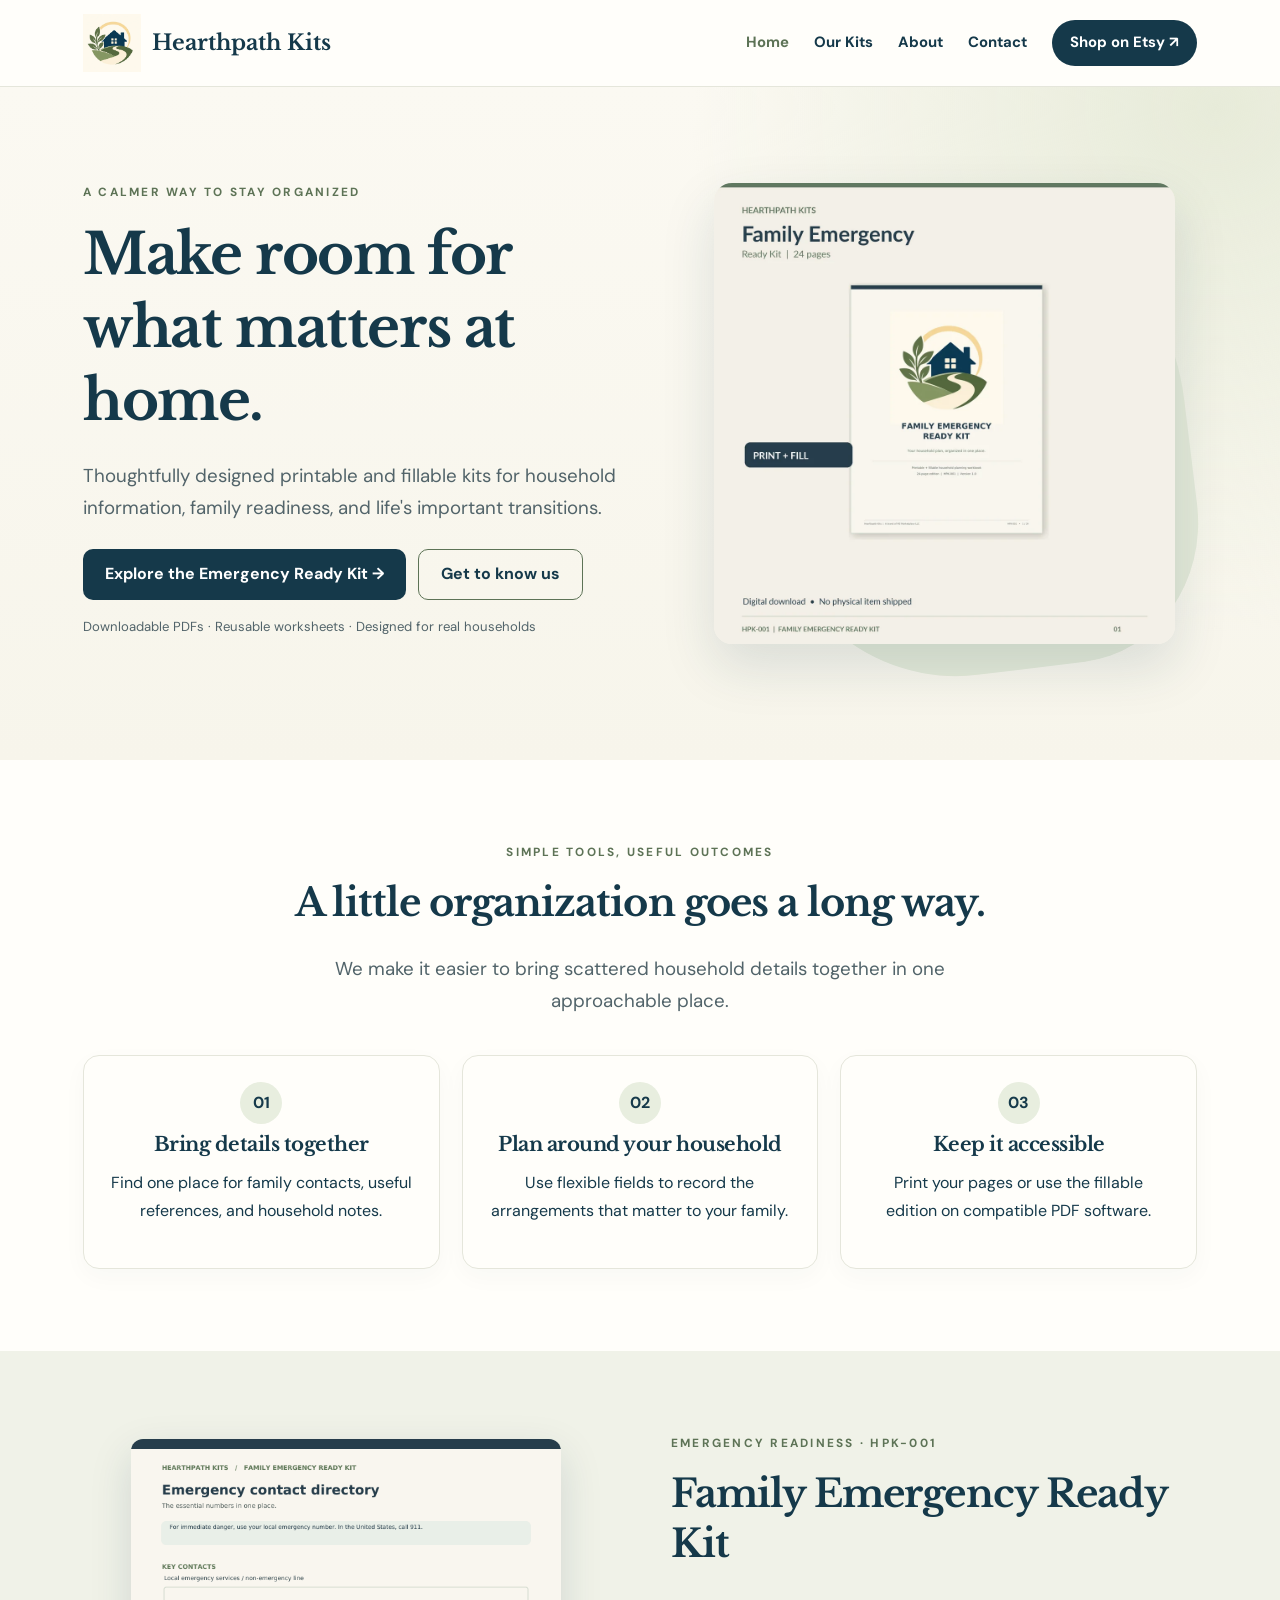
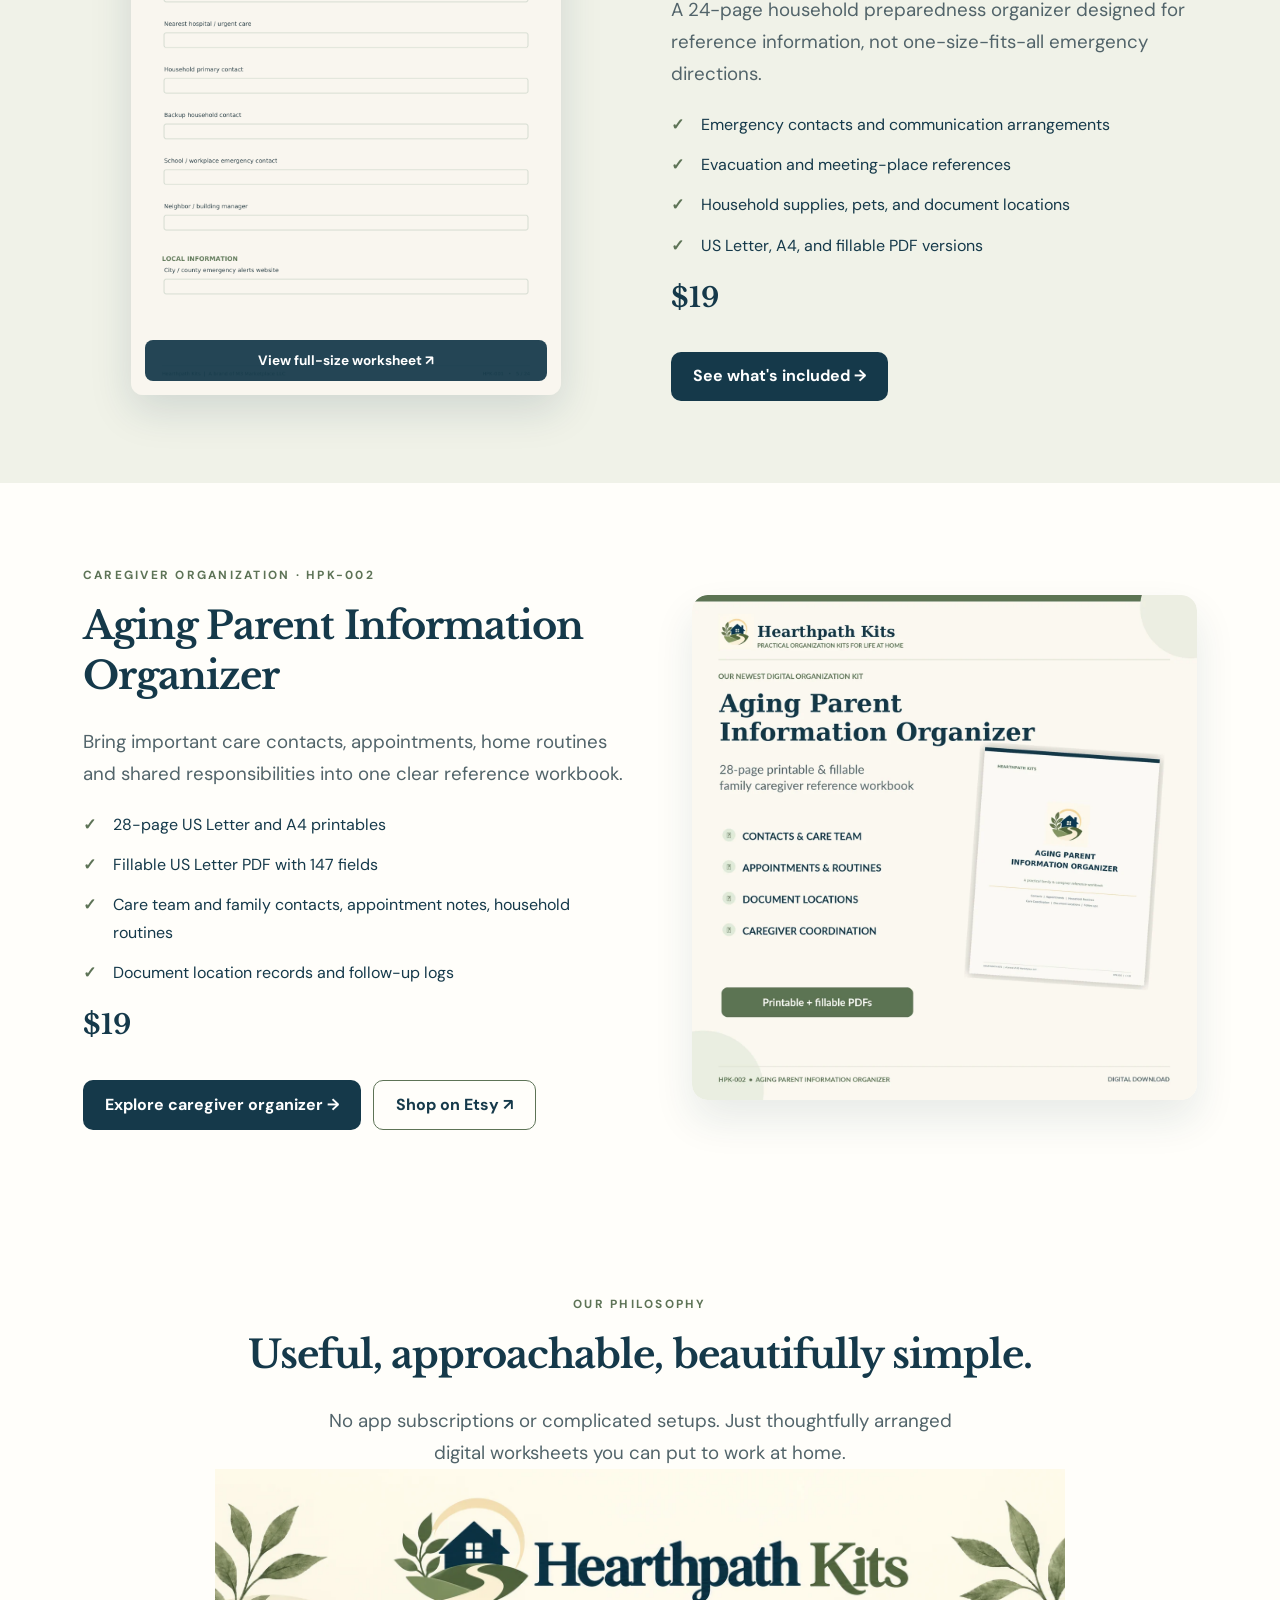
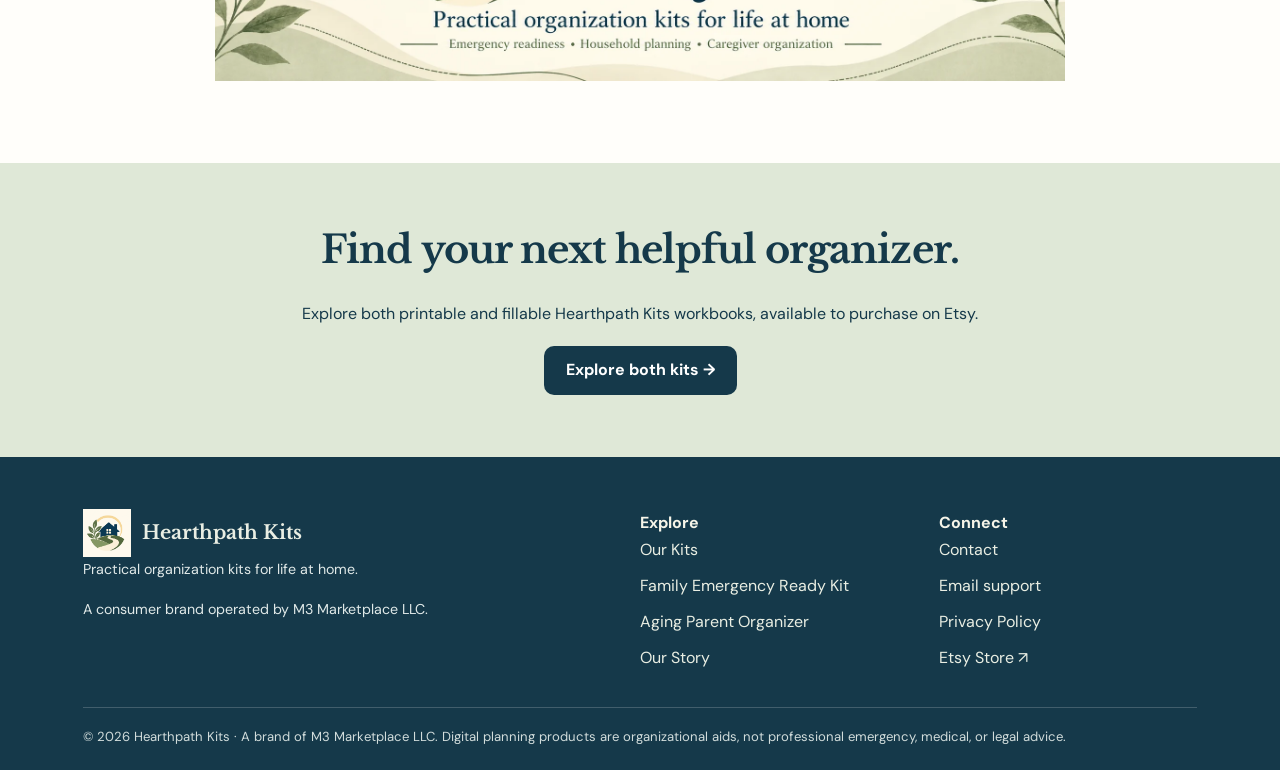
==== commit 5b9dbbaa: "Add files via upload" ====
--- a/index.html
+++ b/index.html
@@ -1 +1,3 @@
-<!doctype html><html lang="en"><head><meta charset="utf-8"><meta name="viewport" content="width=device-width, initial-scale=1"><title>Practical Family &amp; Home Organization Kits | Hearthpath Kits</title><meta name="description" content="Printable and fillable planners for family emergency readiness, household organization, and important life moments."><meta name="theme-color" content="#15394a"><link rel="canonical" href="https://hearthpathkits.com/"><link rel="icon" href="/assets/favicon.png" type="image/png"><link rel="stylesheet" href="/site.css"><meta property="og:type" content="website"><meta property="og:site_name" content="Hearthpath Kits"><meta property="og:title" content="Practical Family &amp; Home Organization Kits"><meta property="og:description" content="Printable and fillable planners for family emergency readiness, household organization, and important life moments."><meta property="og:image" content="https://hearthpathkits.com/assets/kit-cover.webp"></head><body><a class="skip" href="#main">Skip to content</a><header class="site-head"><div class="wrap header-in"><a class="brand" href="/"><img src="/assets/emblem.png" alt="" width="58" height="58">Hearthpath Kits</a><button class="menu-toggle" type="button" aria-controls="primary-nav" aria-expanded="false">Menu ☰</button><nav id="primary-nav" class="nav" aria-label="Main navigation"><a href="/" aria-current="page">Home</a><a href="/kits/">Our Kits</a><a href="/about/">About</a><a href="/contact/">Contact</a><a class="nav-cta" href="https://www.etsy.com/listing/4603201135/family-emergency-planner-printable" target="_blank" rel="noopener noreferrer">Shop on Etsy ↗</a></nav></div></header><main id="main"><section class="hero"><div class="wrap hero-grid"><div><p class="eyebrow">A calmer way to stay organized</p><h1>Make room for what matters at home.</h1><p class="lead">Thoughtfully designed printable and fillable kits for household information, family readiness, and life's important transitions.</p><div class="actions"><a class="btn btn-primary" href="/product/">Explore the Emergency Ready Kit →</a><a class="btn btn-outline" href="/about/">Get to know us</a></div><p class="small-note">Downloadable PDFs · Reusable worksheets · Designed for real households</p></div><div class="hero-visual"><img src="/assets/kit-cover.webp" alt="Family Emergency Ready Kit workbook and printable planning sheets" width="515" height="515" fetchpriority="high"></div></div></section><section class="section section-white"><div class="wrap center"><p class="eyebrow">Simple tools, useful outcomes</p><h2>A little organization goes a long way.</h2><p class="lead">We make it easier to bring scattered household details together in one approachable place.</p><div class="cards"><article class="card"><span class="number">01</span><h3>Bring details together</h3><p>Find one place for family contacts, useful references, and household notes.</p></article><article class="card"><span class="number">02</span><h3>Plan around your household</h3><p>Use flexible fields to record the arrangements that matter to your family.</p></article><article class="card"><span class="number">03</span><h3>Keep it accessible</h3><p>Print your pages or use the fillable edition on compatible PDF software.</p></article></div></div></section><section class="section section-soft"><div class="wrap feature-grid"><a class="worksheet-feature" href="/assets/worksheet-contacts.png" target="_blank" rel="noopener" aria-label="Open full-size emergency contact worksheet"><img src="/assets/worksheet-contacts.png" loading="lazy" alt="Full-page preview of the actual emergency contact directory worksheet" width="1224" height="1584"><span class="preview-hint">View full-size worksheet ↗</span></a><div><p class="eyebrow">Our first collection</p><h2>Family Emergency Ready Kit</h2><p class="lead">A 24-page household preparedness organizer designed for reference information, not one-size-fits-all emergency directions.</p><ul class="ticks"><li>Emergency contacts and communication arrangements</li><li>Evacuation and meeting-place references</li><li>Household supplies, pets, and document locations</li><li>US Letter, A4, and fillable PDF versions</li></ul><p class="price">$19</p><a class="btn btn-primary" href="/product/">See what's included →</a></div></div></section><section class="section section-white center"><div class="wrap"><p class="eyebrow">Our philosophy</p><h2>Useful, approachable, beautifully simple.</h2><p class="lead">No app subscriptions or complicated setups. Just thoughtfully arranged digital worksheets you can put to work at home.</p><img class="brand-banner" loading="lazy" src="/assets/brand-banner.webp" alt="Hearthpath Kits house, winding path, and botanical brand illustration"></div></section><section class="cta-band"><div class="wrap"><h2>Start with the essentials.</h2><p>See the Family Emergency Ready Kit and purchase securely on Etsy.</p><a class="btn btn-primary" href="https://www.etsy.com/listing/4603201135/family-emergency-planner-printable" target="_blank" rel="noopener noreferrer">View on Etsy ↗</a></div></section></main><footer class="footer"><div class="wrap"><div class="footer-grid"><div><a class="brand" href="/"><img src="/assets/emblem.png" alt="" width="48" height="48">Hearthpath Kits</a><p>Practical organization kits for life at home.</p><p>A consumer brand operated by M3 Marketplace LLC.</p></div><div><strong>Explore</strong><div class="footer-links"><a href="/kits/">Our Kits</a><a href="/product/">Family Emergency Ready Kit</a><a href="/about/">Our Story</a></div></div><div><strong>Connect</strong><div class="footer-links"><a href="/contact/">Contact</a><a href="mailto:support@hearthpathkits.com">Email support</a><a href="/privacy/">Privacy Policy</a><a href="https://www.etsy.com/listing/4603201135/family-emergency-planner-printable" target="_blank" rel="noopener noreferrer">Etsy Store ↗</a></div></div></div><div class="fineprint">© 2026 Hearthpath Kits · A brand of M3 Marketplace LLC. Digital planning products are organizational aids, not professional emergency, medical, or legal advice.</div></div></footer><script src="/site.js" defer></script></body></html>+<!DOCTYPE html>
+
+<html lang="en"><head><meta charset="utf-8"/><meta content="width=device-width, initial-scale=1" name="viewport"/><title>Practical Family &amp; Home Organization Kits | Hearthpath Kits</title><meta content="Printable and fillable family emergency and aging parent information organizers from Hearthpath Kits. Browse two practical digital workbooks." name="description"/><meta content="#15394a" name="theme-color"/><link href="https://hearthpathkits.com/" rel="canonical"/><link href="/assets/favicon.png" rel="icon" type="image/png"/><link href="/site.css" rel="stylesheet"/><meta content="website" property="og:type"/><meta content="Hearthpath Kits" property="og:site_name"/><meta content="Practical Family &amp; Home Organization Kits" property="og:title"/><meta content="Printable and fillable family emergency and aging parent information organizers from Hearthpath Kits." property="og:description"/><meta content="https://hearthpathkits.com/assets/kit-cover.webp" property="og:image"/></head><body><a class="skip" href="#main">Skip to content</a><header class="site-head"><div class="wrap header-in"><a class="brand" href="/"><img alt="" height="58" src="/assets/emblem.png" width="58"/>Hearthpath Kits</a><button aria-controls="primary-nav" aria-expanded="false" class="menu-toggle" type="button">Menu ☰</button><nav aria-label="Main navigation" class="nav" id="primary-nav"><a aria-current="page" href="/">Home</a><a href="/kits/">Our Kits</a><a href="/about/">About</a><a href="/contact/">Contact</a><a class="nav-cta" href="https://www.etsy.com/listing/4603201135/family-emergency-planner-printable" rel="noopener noreferrer" target="_blank">Shop on Etsy ↗</a></nav></div></header><main id="main"><section class="hero"><div class="wrap hero-grid"><div><p class="eyebrow">A calmer way to stay organized</p><h1>Make room for what matters at home.</h1><p class="lead">Thoughtfully designed printable and fillable kits for household information, family readiness, and life's important transitions.</p><div class="actions"><a class="btn btn-primary" href="/product/">Explore the Emergency Ready Kit →</a><a class="btn btn-outline" href="/about/">Get to know us</a></div><p class="small-note">Downloadable PDFs · Reusable worksheets · Designed for real households</p></div><div class="hero-visual"><img alt="Family Emergency Ready Kit workbook and printable planning sheets" fetchpriority="high" height="515" src="/assets/kit-cover.webp" width="515"/></div></div></section><section class="section section-white"><div class="wrap center"><p class="eyebrow">Simple tools, useful outcomes</p><h2>A little organization goes a long way.</h2><p class="lead">We make it easier to bring scattered household details together in one approachable place.</p><div class="cards"><article class="card"><span class="number">01</span><h3>Bring details together</h3><p>Find one place for family contacts, useful references, and household notes.</p></article><article class="card"><span class="number">02</span><h3>Plan around your household</h3><p>Use flexible fields to record the arrangements that matter to your family.</p></article><article class="card"><span class="number">03</span><h3>Keep it accessible</h3><p>Print your pages or use the fillable edition on compatible PDF software.</p></article></div></div></section><section class="section section-soft"><div class="wrap feature-grid"><a aria-label="Open full-size emergency contact worksheet" class="worksheet-feature" href="/assets/worksheet-contacts.png" rel="noopener" target="_blank"><img alt="Full-page preview of the actual emergency contact directory worksheet" height="1584" loading="lazy" src="/assets/worksheet-contacts.png" width="1224"/><span class="preview-hint">View full-size worksheet ↗</span></a><div><p class="eyebrow">Emergency readiness · HPK-001</p><h2>Family Emergency Ready Kit</h2><p class="lead">A 24-page household preparedness organizer designed for reference information, not one-size-fits-all emergency directions.</p><ul class="ticks"><li>Emergency contacts and communication arrangements</li><li>Evacuation and meeting-place references</li><li>Household supplies, pets, and document locations</li><li>US Letter, A4, and fillable PDF versions</li></ul><p class="price">$19</p><a class="btn btn-primary" href="/product/">See what's included →</a></div></div></section><section aria-labelledby="caregiver-feature-title" class="section section-white caregiver-feature"><div class="wrap feature-grid"><div class="feature-copy"><p class="eyebrow">Caregiver organization · HPK-002</p><h2 id="caregiver-feature-title">Aging Parent Information Organizer</h2><p class="lead">Bring important care contacts, appointments, home routines and shared responsibilities into one clear reference workbook.</p><ul class="ticks"><li>28-page US Letter and A4 printables</li><li>Fillable US Letter PDF with 147 fields</li><li>Care team and family contacts, appointment notes, household routines</li><li>Document location records and follow-up logs</li></ul><p class="price">$19</p><div class="actions"><a class="btn btn-primary" href="/caregiver/">Explore caregiver organizer →</a><a class="btn btn-outline" href="https://www.etsy.com/listing/4609345102/aging-parent-information-organizer" rel="noopener noreferrer" target="_blank">Shop on Etsy ↗</a></div></div><a aria-label="See the Aging Parent Information Organizer details" class="caregiver-feature-image" href="/caregiver/"><img alt="Aging Parent Information Organizer digital workbook cover and preview" height="650" loading="lazy" src="/assets/hpk002-cover.webp" width="650"/></a></div></section><section class="section section-white center"><div class="wrap"><p class="eyebrow">Our philosophy</p><h2>Useful, approachable, beautifully simple.</h2><p class="lead">No app subscriptions or complicated setups. Just thoughtfully arranged digital worksheets you can put to work at home.</p><img alt="Hearthpath Kits house, winding path, and botanical brand illustration" class="brand-banner" loading="lazy" src="/assets/brand-banner.png"/></div></section><section class="cta-band"><div class="wrap"><h2>Find your next helpful organizer.</h2><p>Explore both printable and fillable Hearthpath Kits workbooks, available to purchase on Etsy.</p><a class="btn btn-primary" href="/kits/">Explore both kits →</a></div></section></main><footer class="footer"><div class="wrap"><div class="footer-grid"><div><a class="brand" href="/"><img alt="" height="48" src="/assets/emblem.png" width="48"/>Hearthpath Kits</a><p>Practical organization kits for life at home.</p><p>A consumer brand operated by M3 Marketplace LLC.</p></div><div><strong>Explore</strong><div class="footer-links"><a href="/kits/">Our Kits</a><a href="/product/">Family Emergency Ready Kit</a><a href="/caregiver/">Aging Parent Organizer</a><a href="/about/">Our Story</a></div></div><div><strong>Connect</strong><div class="footer-links"><a href="/contact/">Contact</a><a href="mailto:support@hearthpathkits.com">Email support</a><a href="/privacy/">Privacy Policy</a><a href="https://www.etsy.com/listing/4603201135/family-emergency-planner-printable" rel="noopener noreferrer" target="_blank">Etsy Store ↗</a></div></div></div><div class="fineprint">© 2026 Hearthpath Kits · A brand of M3 Marketplace LLC. Digital planning products are organizational aids, not professional emergency, medical, or legal advice.</div></div></footer><script defer="" src="/site.js"></script></body></html>
--- a/site.css
+++ b/site.css
@@ -12,3 +12,15 @@
 .worksheet-preview img{display:block;width:100%;height:auto;border-radius:0;box-shadow:none}
 .worksheet-preview>span{display:block;padding:11px 16px;font-weight:700;font-size:.95rem}
 @media(max-width:760px){.worksheet-gallery{grid-template-columns:1fr;max-width:520px}.worksheet-feature{max-width:430px}}
+
+/* HPK v1.2: second product and accessible previews */
+.caregiver-feature{background:#fffefa}
+.caregiver-feature .feature-grid{grid-template-columns:1.04fr .96fr}
+.caregiver-feature-image{display:block;border-radius:16px;overflow:hidden;box-shadow:0 20px 40px #15394a19}
+.caregiver-feature-image img{width:100%;height:auto;display:block}
+.caregiver-gallery{grid-template-columns:repeat(2,minmax(0,1fr));gap:26px}
+.caregiver-gallery a{display:block;text-decoration:none;background:#fffefa;border:1px solid var(--line);border-radius:15px;overflow:hidden;box-shadow:0 10px 22px #15394a0d}
+.caregiver-gallery img{width:100%;height:auto;display:block;border-radius:0;box-shadow:none}
+.caregiver-gallery span{display:block;padding:12px 18px;font-weight:700;font-size:.9rem}
+.product-card + .product-card{margin-top:24px}
+@media(max-width:760px){.caregiver-feature .feature-grid,.caregiver-gallery{grid-template-columns:1fr}.caregiver-feature-image{max-width:520px;margin:auto}}
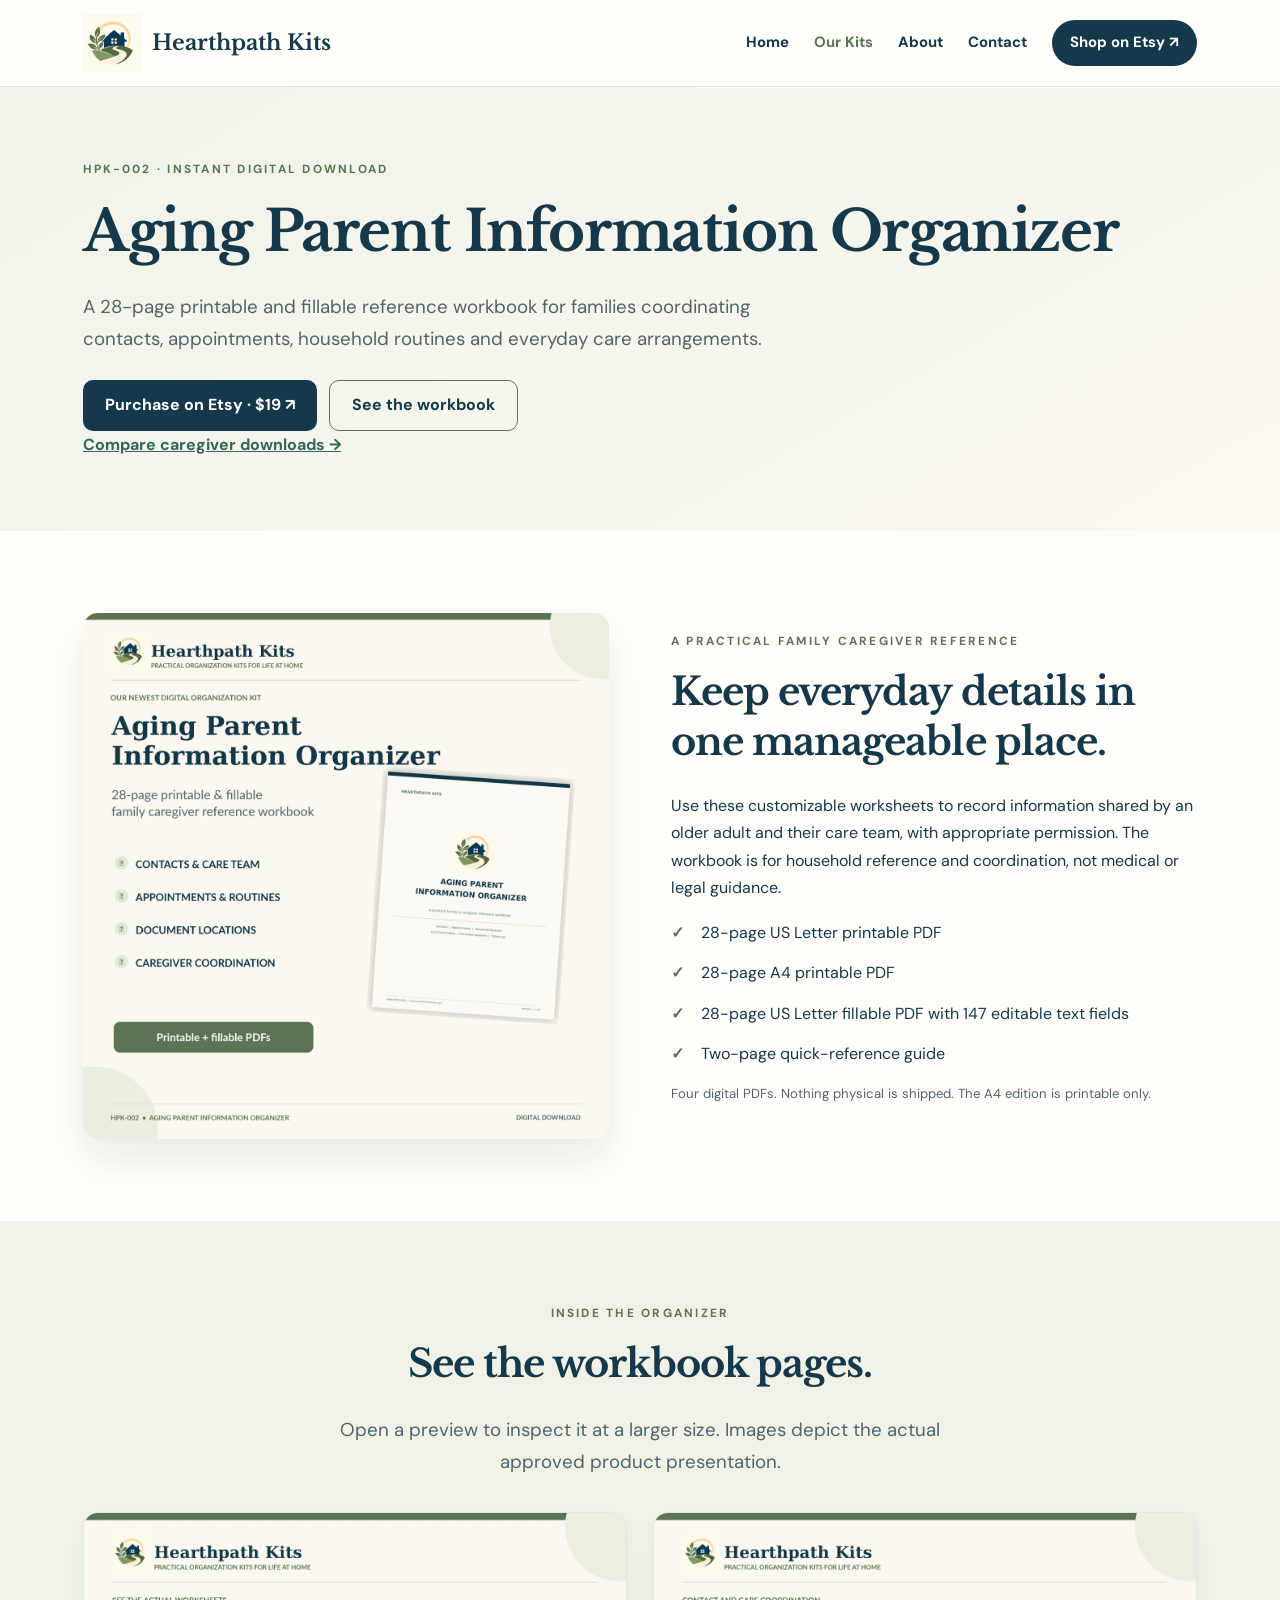
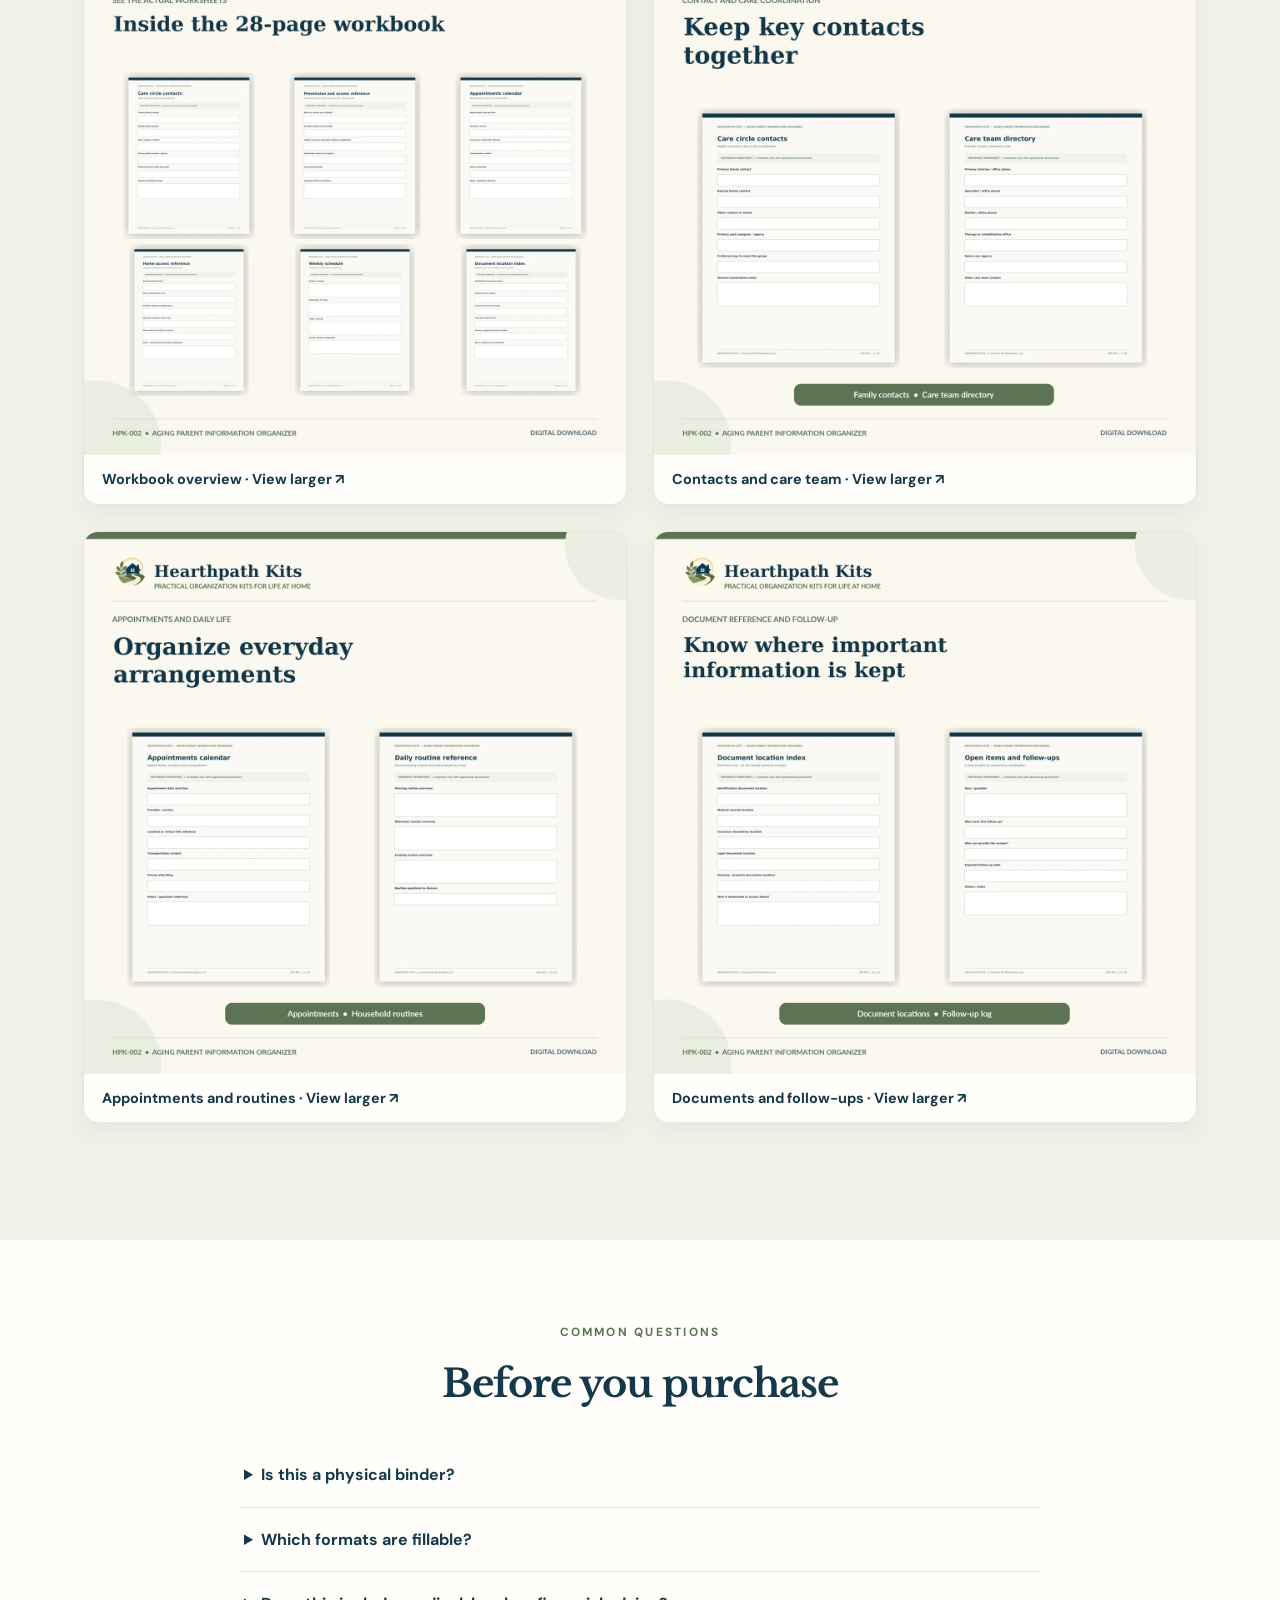
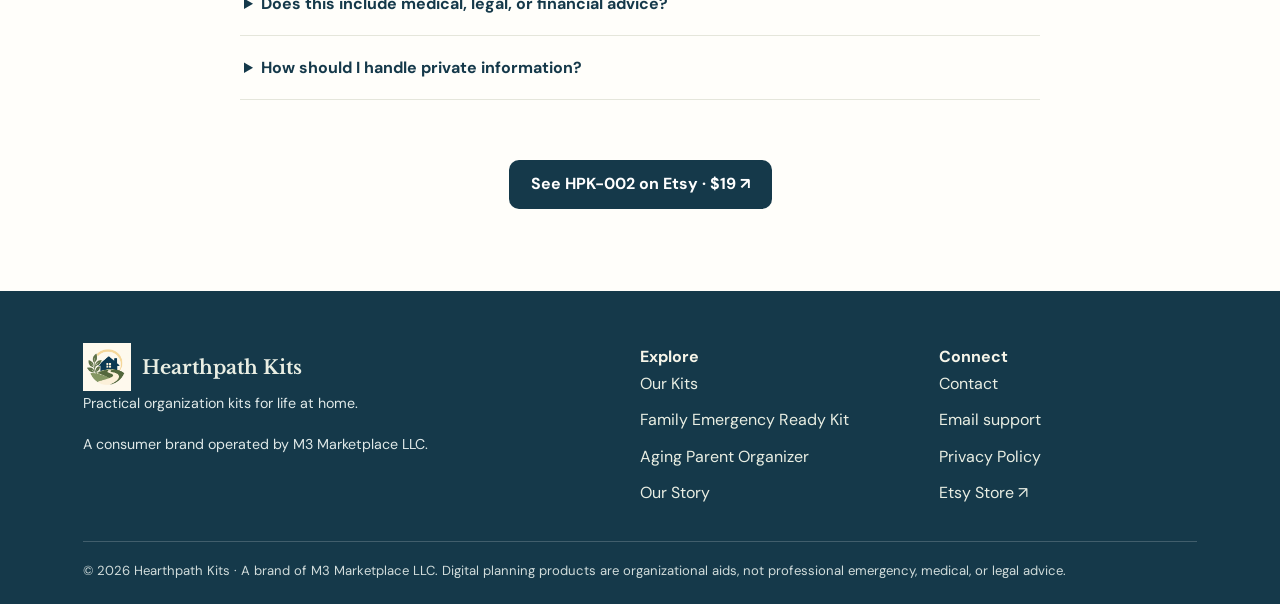
==== commit 550e7dce: "Add files via upload HearthpathKits_Caregiver_Guides_Update.zip" ====
--- a/index.html
+++ b/index.html
@@ -1,3 +1,3 @@
 <!DOCTYPE html>
 
-<html lang="en"><head><meta charset="utf-8"/><meta content="width=device-width, initial-scale=1" name="viewport"/><title>Practical Family &amp; Home Organization Kits | Hearthpath Kits</title><meta content="Printable and fillable family emergency and aging parent information organizers from Hearthpath Kits. Browse two practical digital workbooks." name="description"/><meta content="#15394a" name="theme-color"/><link href="https://hearthpathkits.com/" rel="canonical"/><link href="/assets/favicon.png" rel="icon" type="image/png"/><link href="/site.css" rel="stylesheet"/><meta content="website" property="og:type"/><meta content="Hearthpath Kits" property="og:site_name"/><meta content="Practical Family &amp; Home Organization Kits" property="og:title"/><meta content="Printable and fillable family emergency and aging parent information organizers from Hearthpath Kits." property="og:description"/><meta content="https://hearthpathkits.com/assets/kit-cover.webp" property="og:image"/></head><body><a class="skip" href="#main">Skip to content</a><header class="site-head"><div class="wrap header-in"><a class="brand" href="/"><img alt="" height="58" src="/assets/emblem.png" width="58"/>Hearthpath Kits</a><button aria-controls="primary-nav" aria-expanded="false" class="menu-toggle" type="button">Menu ☰</button><nav aria-label="Main navigation" class="nav" id="primary-nav"><a aria-current="page" href="/">Home</a><a href="/kits/">Our Kits</a><a href="/about/">About</a><a href="/contact/">Contact</a><a class="nav-cta" href="https://www.etsy.com/listing/4603201135/family-emergency-planner-printable" rel="noopener noreferrer" target="_blank">Shop on Etsy ↗</a></nav></div></header><main id="main"><section class="hero"><div class="wrap hero-grid"><div><p class="eyebrow">A calmer way to stay organized</p><h1>Make room for what matters at home.</h1><p class="lead">Thoughtfully designed printable and fillable kits for household information, family readiness, and life's important transitions.</p><div class="actions"><a class="btn btn-primary" href="/product/">Explore the Emergency Ready Kit →</a><a class="btn btn-outline" href="/about/">Get to know us</a></div><p class="small-note">Downloadable PDFs · Reusable worksheets · Designed for real households</p></div><div class="hero-visual"><img alt="Family Emergency Ready Kit workbook and printable planning sheets" fetchpriority="high" height="515" src="/assets/kit-cover.webp" width="515"/></div></div></section><section class="section section-white"><div class="wrap center"><p class="eyebrow">Simple tools, useful outcomes</p><h2>A little organization goes a long way.</h2><p class="lead">We make it easier to bring scattered household details together in one approachable place.</p><div class="cards"><article class="card"><span class="number">01</span><h3>Bring details together</h3><p>Find one place for family contacts, useful references, and household notes.</p></article><article class="card"><span class="number">02</span><h3>Plan around your household</h3><p>Use flexible fields to record the arrangements that matter to your family.</p></article><article class="card"><span class="number">03</span><h3>Keep it accessible</h3><p>Print your pages or use the fillable edition on compatible PDF software.</p></article></div></div></section><section class="section section-soft"><div class="wrap feature-grid"><a aria-label="Open full-size emergency contact worksheet" class="worksheet-feature" href="/assets/worksheet-contacts.png" rel="noopener" target="_blank"><img alt="Full-page preview of the actual emergency contact directory worksheet" height="1584" loading="lazy" src="/assets/worksheet-contacts.png" width="1224"/><span class="preview-hint">View full-size worksheet ↗</span></a><div><p class="eyebrow">Emergency readiness · HPK-001</p><h2>Family Emergency Ready Kit</h2><p class="lead">A 24-page household preparedness organizer designed for reference information, not one-size-fits-all emergency directions.</p><ul class="ticks"><li>Emergency contacts and communication arrangements</li><li>Evacuation and meeting-place references</li><li>Household supplies, pets, and document locations</li><li>US Letter, A4, and fillable PDF versions</li></ul><p class="price">$19</p><a class="btn btn-primary" href="/product/">See what's included →</a></div></div></section><section aria-labelledby="caregiver-feature-title" class="section section-white caregiver-feature"><div class="wrap feature-grid"><div class="feature-copy"><p class="eyebrow">Caregiver organization · HPK-002</p><h2 id="caregiver-feature-title">Aging Parent Information Organizer</h2><p class="lead">Bring important care contacts, appointments, home routines and shared responsibilities into one clear reference workbook.</p><ul class="ticks"><li>28-page US Letter and A4 printables</li><li>Fillable US Letter PDF with 147 fields</li><li>Care team and family contacts, appointment notes, household routines</li><li>Document location records and follow-up logs</li></ul><p class="price">$19</p><div class="actions"><a class="btn btn-primary" href="/caregiver/">Explore caregiver organizer →</a><a class="btn btn-outline" href="https://www.etsy.com/listing/4609345102/aging-parent-information-organizer" rel="noopener noreferrer" target="_blank">Shop on Etsy ↗</a></div></div><a aria-label="See the Aging Parent Information Organizer details" class="caregiver-feature-image" href="/caregiver/"><img alt="Aging Parent Information Organizer digital workbook cover and preview" height="650" loading="lazy" src="/assets/hpk002-cover.webp" width="650"/></a></div></section><section class="section section-white center"><div class="wrap"><p class="eyebrow">Our philosophy</p><h2>Useful, approachable, beautifully simple.</h2><p class="lead">No app subscriptions or complicated setups. Just thoughtfully arranged digital worksheets you can put to work at home.</p><img alt="Hearthpath Kits house, winding path, and botanical brand illustration" class="brand-banner" loading="lazy" src="/assets/brand-banner.png"/></div></section><section class="cta-band"><div class="wrap"><h2>Find your next helpful organizer.</h2><p>Explore both printable and fillable Hearthpath Kits workbooks, available to purchase on Etsy.</p><a class="btn btn-primary" href="/kits/">Explore both kits →</a></div></section></main><footer class="footer"><div class="wrap"><div class="footer-grid"><div><a class="brand" href="/"><img alt="" height="48" src="/assets/emblem.png" width="48"/>Hearthpath Kits</a><p>Practical organization kits for life at home.</p><p>A consumer brand operated by M3 Marketplace LLC.</p></div><div><strong>Explore</strong><div class="footer-links"><a href="/kits/">Our Kits</a><a href="/product/">Family Emergency Ready Kit</a><a href="/caregiver/">Aging Parent Organizer</a><a href="/about/">Our Story</a></div></div><div><strong>Connect</strong><div class="footer-links"><a href="/contact/">Contact</a><a href="mailto:support@hearthpathkits.com">Email support</a><a href="/privacy/">Privacy Policy</a><a href="https://www.etsy.com/listing/4603201135/family-emergency-planner-printable" rel="noopener noreferrer" target="_blank">Etsy Store ↗</a></div></div></div><div class="fineprint">© 2026 Hearthpath Kits · A brand of M3 Marketplace LLC. Digital planning products are organizational aids, not professional emergency, medical, or legal advice.</div></div></footer><script defer="" src="/site.js"></script></body></html>+<html lang="en"><head><meta charset="utf-8"/><meta content="width=device-width, initial-scale=1" name="viewport"/><title>Aging Parent Information Organizer | Hearthpath Kits</title><meta content="Aging Parent Information Organizer: 28-page printable and fillable PDF workbook for family contacts, appointments, routines, caregiver coordination and document references." name="description"/><meta content="#15394a" name="theme-color"/><link href="https://hearthpathkits.com/caregiver/" rel="canonical"/><link href="/assets/favicon.png" rel="icon" type="image/png"/><link href="/site.css" rel="stylesheet"/><meta content="website" property="og:type"/><meta content="Hearthpath Kits" property="og:site_name"/><meta content="Aging Parent Information Organizer | Hearthpath Kits" property="og:title"/><meta content="Printable and fillable 28-page caregiver information workbook for aging parent household organization." property="og:description"/><meta content="https://hearthpathkits.com/assets/hpk002-cover.webp" property="og:image"/></head><body><a class="skip" href="#main">Skip to content</a><header class="site-head"><div class="wrap header-in"><a class="brand" href="/"><img alt="" height="58" src="/assets/emblem.png" width="58"/>Hearthpath Kits</a><button aria-controls="primary-nav" aria-expanded="false" class="menu-toggle" type="button">Menu ☰</button><nav aria-label="Main navigation" class="nav" id="primary-nav"><a href="/">Home</a><a aria-current="page" href="/kits/">Our Kits</a><a href="/about/">About</a><a href="/contact/">Contact</a><a class="nav-cta" href="https://www.etsy.com/listing/4603201135/family-emergency-planner-printable" rel="noopener noreferrer" target="_blank">Shop on Etsy ↗</a></nav></div></header><main id="main"><section class="page-hero"><div class="wrap"><p class="eyebrow">HPK-002 · Instant digital download</p><h1>Aging Parent Information Organizer</h1><p class="lead">A 28-page printable and fillable reference workbook for families coordinating contacts, appointments, household routines and everyday care arrangements.</p><div class="actions"><a class="btn btn-primary" href="https://www.etsy.com/listing/4609345102/aging-parent-information-organizer" rel="noopener noreferrer" target="_blank">Purchase on Etsy · $19 ↗</a><a class="btn btn-outline" href="#inside">See the workbook</a></div><p><a class="inline-link" href="/guides/">Compare caregiver downloads →</a></p></div></section><section class="section section-white"><div class="wrap feature-grid"><img alt="Aging Parent Information Organizer cover and workbook previews" height="600" src="/assets/hpk002-cover.webp" width="600"/><div><p class="eyebrow">A practical family caregiver reference</p><h2>Keep everyday details in one manageable place.</h2><p>Use these customizable worksheets to record information shared by an older adult and their care team, with appropriate permission. The workbook is for household reference and coordination, not medical or legal guidance.</p><ul class="ticks"><li>28-page US Letter printable PDF</li><li>28-page A4 printable PDF</li><li>28-page US Letter fillable PDF with 147 editable text fields</li><li>Two-page quick-reference guide</li></ul><p class="small-note">Four digital PDFs. Nothing physical is shipped. The A4 edition is printable only.</p></div></div></section><section class="section section-soft" id="inside"><div class="wrap"><div class="center"><p class="eyebrow">Inside the organizer</p><h2>See the workbook pages.</h2><p class="lead">Open a preview to inspect it at a larger size. Images depict the actual approved product presentation.</p></div><div class="gallery caregiver-gallery"><a aria-label="Open full-size workbook pages preview" href="/assets/hpk002-pages.webp" rel="noopener" target="_blank"><img alt="Preview of actual Aging Parent Information Organizer workbook pages" loading="lazy" src="/assets/hpk002-pages.webp"/><span>Workbook overview · View larger ↗</span></a><a aria-label="Open full-size contact worksheets preview" href="/assets/hpk002-contacts.webp" rel="noopener" target="_blank"><img alt="Care contacts and care team information worksheets" loading="lazy" src="/assets/hpk002-contacts.webp"/><span>Contacts and care team · View larger ↗</span></a><a aria-label="Open full-size appointment worksheets preview" href="/assets/hpk002-routines.webp" rel="noopener" target="_blank"><img alt="Appointments and household routines worksheets" loading="lazy" src="/assets/hpk002-routines.webp"/><span>Appointments and routines · View larger ↗</span></a><a aria-label="Open full-size reference worksheets preview" href="/assets/hpk002-documents.webp" rel="noopener" target="_blank"><img alt="Document locations and follow-up record worksheets" loading="lazy" src="/assets/hpk002-documents.webp"/><span>Documents and follow-ups · View larger ↗</span></a></div></div></section><section class="section section-white"><div class="wrap"><div class="center"><p class="eyebrow">Common questions</p><h2>Before you purchase</h2></div><div class="faq"><details><summary>Is this a physical binder?</summary><p>No. This is an instant digital download from Etsy. You receive PDF files to save, print or fill in on compatible software.</p></details><details><summary>Which formats are fillable?</summary><p>The US Letter fillable edition contains 147 interactive text fields. The A4 edition is print-only.</p></details><details><summary>Does this include medical, legal, or financial advice?</summary><p>No. The kit organizes information supplied by your household and qualified professionals. It does not provide care instructions, diagnosis or legal guidance.</p></details><details><summary>How should I handle private information?</summary><p>Only record and share information with appropriate permission. Store completed forms securely, and avoid passwords, account numbers and similarly sensitive details.</p></details></div><div class="center" style="padding-top:25px"><a class="btn btn-primary" href="https://www.etsy.com/listing/4609345102/aging-parent-information-organizer" rel="noopener noreferrer" target="_blank">See HPK-002 on Etsy · $19 ↗</a></div></div></section></main><footer class="footer"><div class="wrap"><div class="footer-grid"><div><a class="brand" href="/"><img alt="" height="48" src="/assets/emblem.png" width="48"/>Hearthpath Kits</a><p>Practical organization kits for life at home.</p><p>A consumer brand operated by M3 Marketplace LLC.</p></div><div><strong>Explore</strong><div class="footer-links"><a href="/kits/">Our Kits</a><a href="/product/">Family Emergency Ready Kit</a><a href="/caregiver/">Aging Parent Organizer</a><a href="/about/">Our Story</a></div></div><div><strong>Connect</strong><div class="footer-links"><a href="/contact/">Contact</a><a href="mailto:support@hearthpathkits.com">Email support</a><a href="/privacy/">Privacy Policy</a><a href="https://www.etsy.com/listing/4603201135/family-emergency-planner-printable" rel="noopener noreferrer" target="_blank">Etsy Store ↗</a></div></div></div><div class="fineprint">© 2026 Hearthpath Kits · A brand of M3 Marketplace LLC. Digital planning products are organizational aids, not professional emergency, medical, or legal advice.</div></div></footer><script defer="" src="/site.js"></script></body></html>
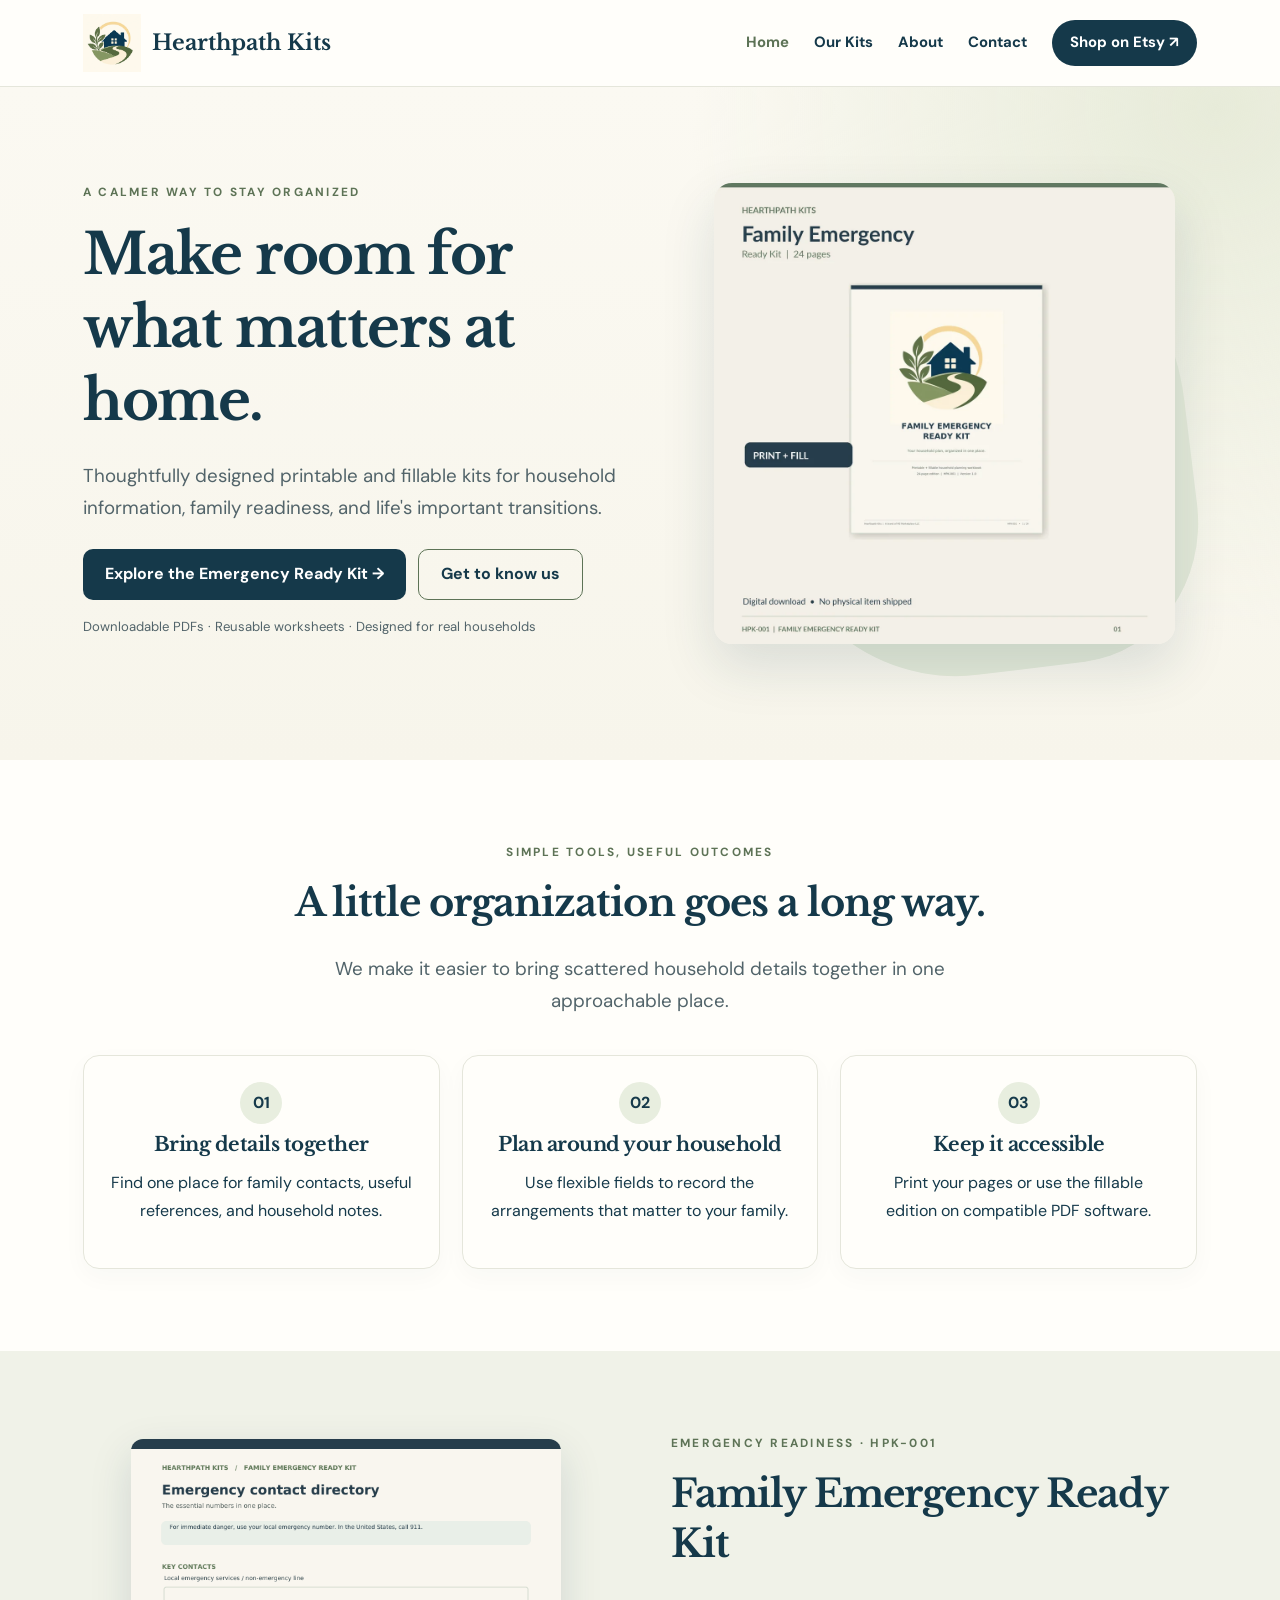
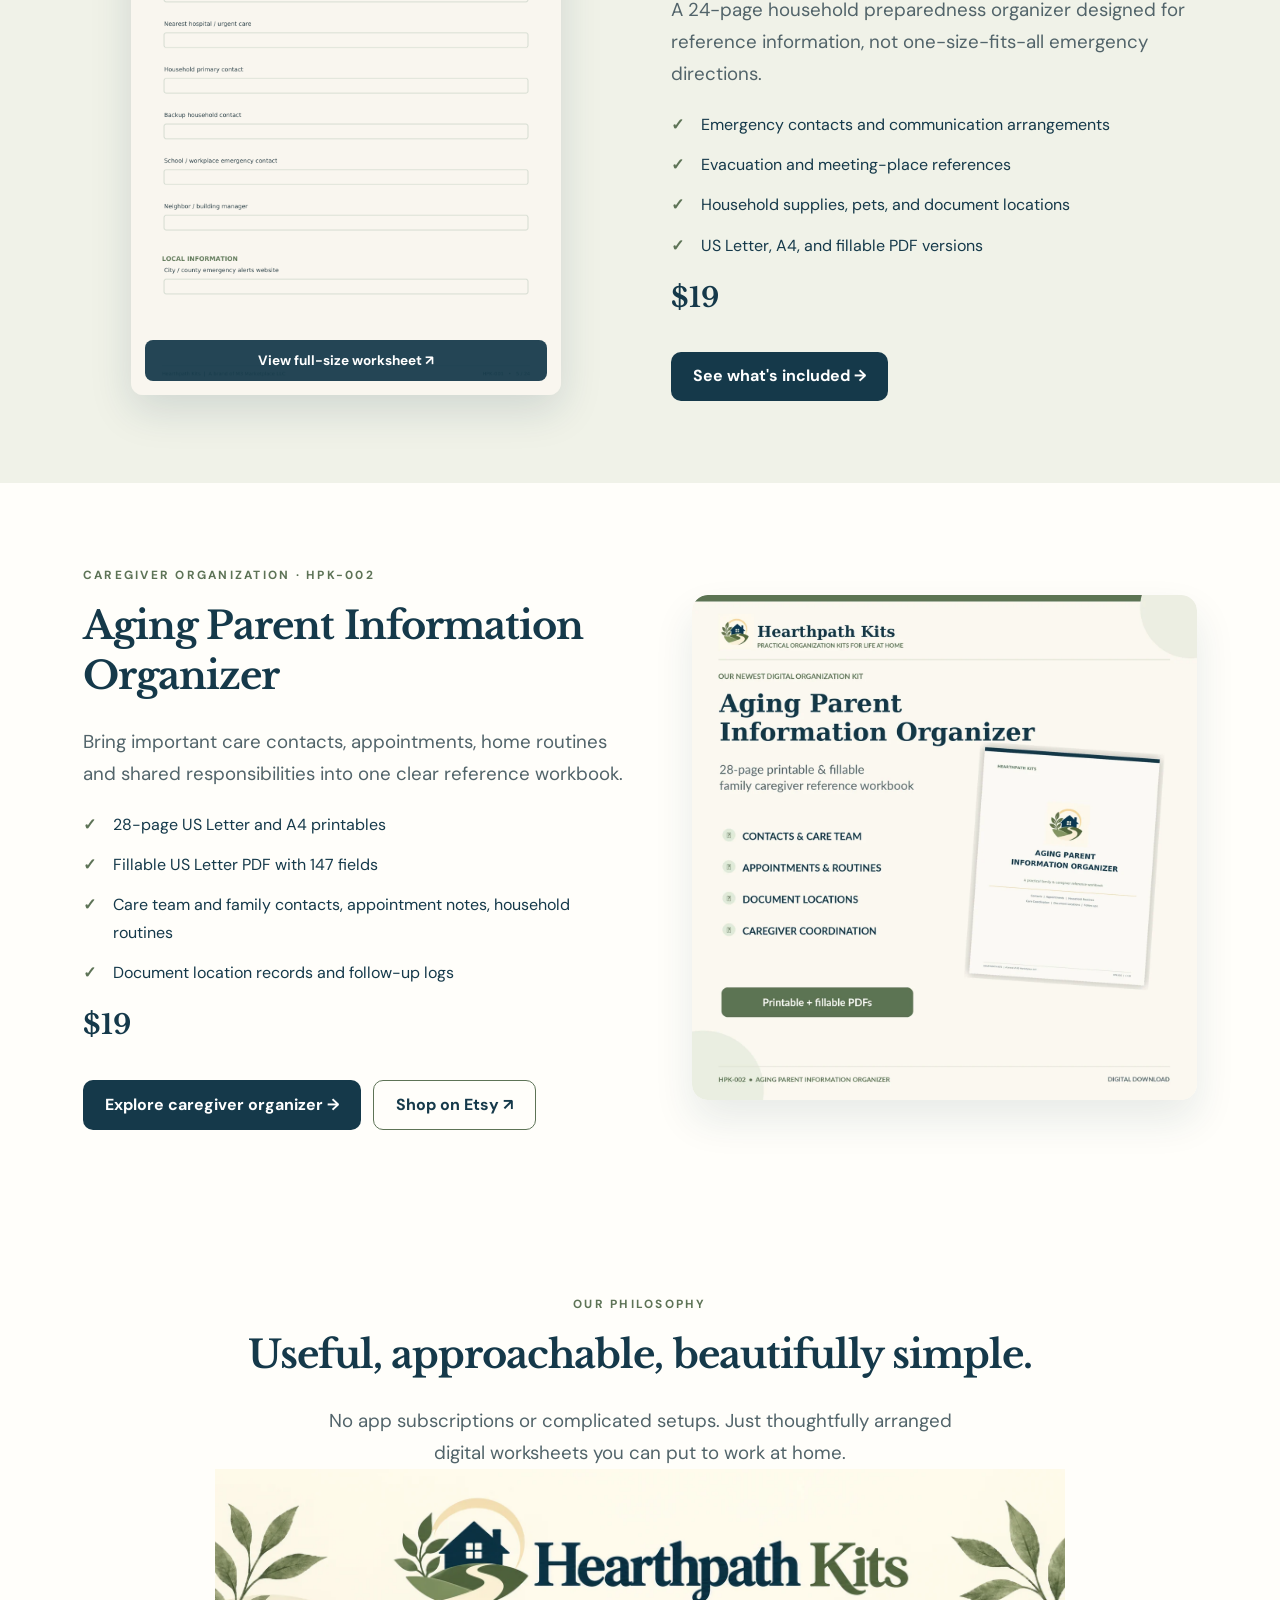
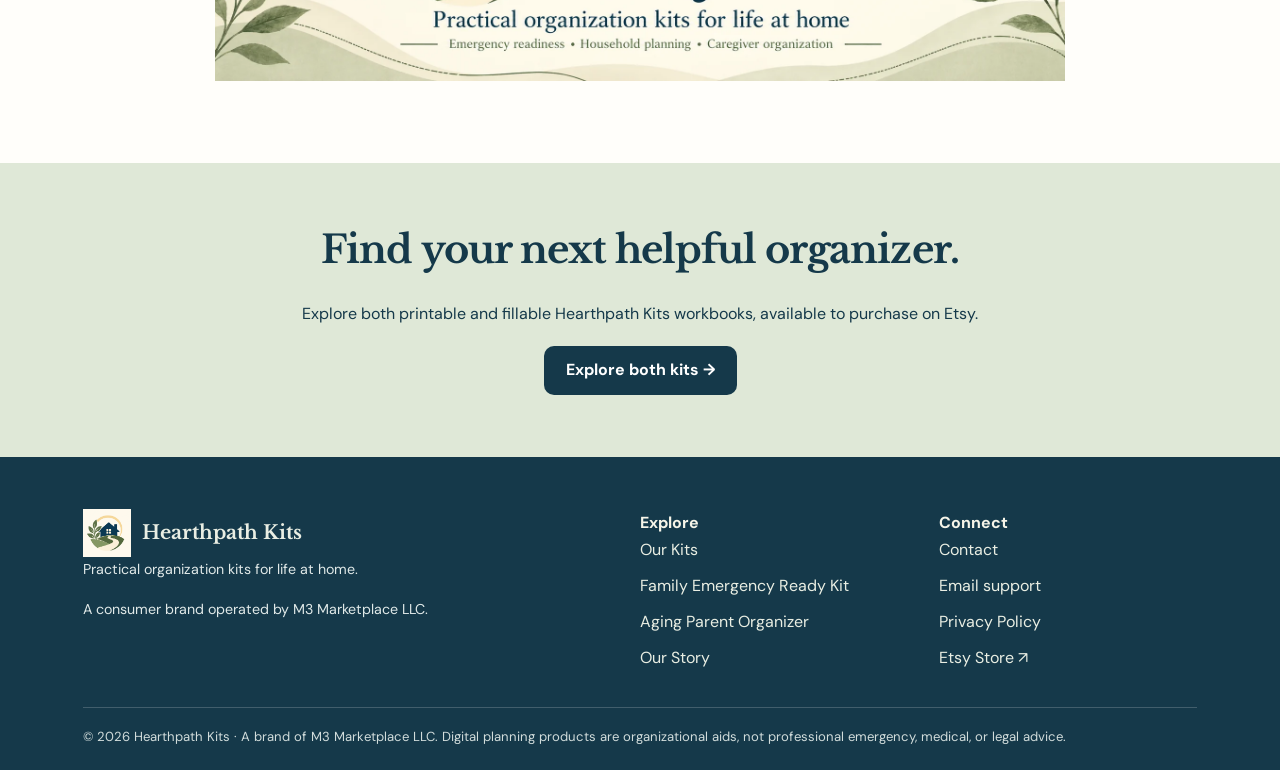
==== commit 726e36a2: "Revert misplaced caregiver guides upload Restore the website to its state before upload 550e7dcebaa1" ====
--- a/index.html
+++ b/index.html
@@ -1,3 +1,3 @@
 <!DOCTYPE html>
 
-<html lang="en"><head><meta charset="utf-8"/><meta content="width=device-width, initial-scale=1" name="viewport"/><title>Aging Parent Information Organizer | Hearthpath Kits</title><meta content="Aging Parent Information Organizer: 28-page printable and fillable PDF workbook for family contacts, appointments, routines, caregiver coordination and document references." name="description"/><meta content="#15394a" name="theme-color"/><link href="https://hearthpathkits.com/caregiver/" rel="canonical"/><link href="/assets/favicon.png" rel="icon" type="image/png"/><link href="/site.css" rel="stylesheet"/><meta content="website" property="og:type"/><meta content="Hearthpath Kits" property="og:site_name"/><meta content="Aging Parent Information Organizer | Hearthpath Kits" property="og:title"/><meta content="Printable and fillable 28-page caregiver information workbook for aging parent household organization." property="og:description"/><meta content="https://hearthpathkits.com/assets/hpk002-cover.webp" property="og:image"/></head><body><a class="skip" href="#main">Skip to content</a><header class="site-head"><div class="wrap header-in"><a class="brand" href="/"><img alt="" height="58" src="/assets/emblem.png" width="58"/>Hearthpath Kits</a><button aria-controls="primary-nav" aria-expanded="false" class="menu-toggle" type="button">Menu ☰</button><nav aria-label="Main navigation" class="nav" id="primary-nav"><a href="/">Home</a><a aria-current="page" href="/kits/">Our Kits</a><a href="/about/">About</a><a href="/contact/">Contact</a><a class="nav-cta" href="https://www.etsy.com/listing/4603201135/family-emergency-planner-printable" rel="noopener noreferrer" target="_blank">Shop on Etsy ↗</a></nav></div></header><main id="main"><section class="page-hero"><div class="wrap"><p class="eyebrow">HPK-002 · Instant digital download</p><h1>Aging Parent Information Organizer</h1><p class="lead">A 28-page printable and fillable reference workbook for families coordinating contacts, appointments, household routines and everyday care arrangements.</p><div class="actions"><a class="btn btn-primary" href="https://www.etsy.com/listing/4609345102/aging-parent-information-organizer" rel="noopener noreferrer" target="_blank">Purchase on Etsy · $19 ↗</a><a class="btn btn-outline" href="#inside">See the workbook</a></div><p><a class="inline-link" href="/guides/">Compare caregiver downloads →</a></p></div></section><section class="section section-white"><div class="wrap feature-grid"><img alt="Aging Parent Information Organizer cover and workbook previews" height="600" src="/assets/hpk002-cover.webp" width="600"/><div><p class="eyebrow">A practical family caregiver reference</p><h2>Keep everyday details in one manageable place.</h2><p>Use these customizable worksheets to record information shared by an older adult and their care team, with appropriate permission. The workbook is for household reference and coordination, not medical or legal guidance.</p><ul class="ticks"><li>28-page US Letter printable PDF</li><li>28-page A4 printable PDF</li><li>28-page US Letter fillable PDF with 147 editable text fields</li><li>Two-page quick-reference guide</li></ul><p class="small-note">Four digital PDFs. Nothing physical is shipped. The A4 edition is printable only.</p></div></div></section><section class="section section-soft" id="inside"><div class="wrap"><div class="center"><p class="eyebrow">Inside the organizer</p><h2>See the workbook pages.</h2><p class="lead">Open a preview to inspect it at a larger size. Images depict the actual approved product presentation.</p></div><div class="gallery caregiver-gallery"><a aria-label="Open full-size workbook pages preview" href="/assets/hpk002-pages.webp" rel="noopener" target="_blank"><img alt="Preview of actual Aging Parent Information Organizer workbook pages" loading="lazy" src="/assets/hpk002-pages.webp"/><span>Workbook overview · View larger ↗</span></a><a aria-label="Open full-size contact worksheets preview" href="/assets/hpk002-contacts.webp" rel="noopener" target="_blank"><img alt="Care contacts and care team information worksheets" loading="lazy" src="/assets/hpk002-contacts.webp"/><span>Contacts and care team · View larger ↗</span></a><a aria-label="Open full-size appointment worksheets preview" href="/assets/hpk002-routines.webp" rel="noopener" target="_blank"><img alt="Appointments and household routines worksheets" loading="lazy" src="/assets/hpk002-routines.webp"/><span>Appointments and routines · View larger ↗</span></a><a aria-label="Open full-size reference worksheets preview" href="/assets/hpk002-documents.webp" rel="noopener" target="_blank"><img alt="Document locations and follow-up record worksheets" loading="lazy" src="/assets/hpk002-documents.webp"/><span>Documents and follow-ups · View larger ↗</span></a></div></div></section><section class="section section-white"><div class="wrap"><div class="center"><p class="eyebrow">Common questions</p><h2>Before you purchase</h2></div><div class="faq"><details><summary>Is this a physical binder?</summary><p>No. This is an instant digital download from Etsy. You receive PDF files to save, print or fill in on compatible software.</p></details><details><summary>Which formats are fillable?</summary><p>The US Letter fillable edition contains 147 interactive text fields. The A4 edition is print-only.</p></details><details><summary>Does this include medical, legal, or financial advice?</summary><p>No. The kit organizes information supplied by your household and qualified professionals. It does not provide care instructions, diagnosis or legal guidance.</p></details><details><summary>How should I handle private information?</summary><p>Only record and share information with appropriate permission. Store completed forms securely, and avoid passwords, account numbers and similarly sensitive details.</p></details></div><div class="center" style="padding-top:25px"><a class="btn btn-primary" href="https://www.etsy.com/listing/4609345102/aging-parent-information-organizer" rel="noopener noreferrer" target="_blank">See HPK-002 on Etsy · $19 ↗</a></div></div></section></main><footer class="footer"><div class="wrap"><div class="footer-grid"><div><a class="brand" href="/"><img alt="" height="48" src="/assets/emblem.png" width="48"/>Hearthpath Kits</a><p>Practical organization kits for life at home.</p><p>A consumer brand operated by M3 Marketplace LLC.</p></div><div><strong>Explore</strong><div class="footer-links"><a href="/kits/">Our Kits</a><a href="/product/">Family Emergency Ready Kit</a><a href="/caregiver/">Aging Parent Organizer</a><a href="/about/">Our Story</a></div></div><div><strong>Connect</strong><div class="footer-links"><a href="/contact/">Contact</a><a href="mailto:support@hearthpathkits.com">Email support</a><a href="/privacy/">Privacy Policy</a><a href="https://www.etsy.com/listing/4603201135/family-emergency-planner-printable" rel="noopener noreferrer" target="_blank">Etsy Store ↗</a></div></div></div><div class="fineprint">© 2026 Hearthpath Kits · A brand of M3 Marketplace LLC. Digital planning products are organizational aids, not professional emergency, medical, or legal advice.</div></div></footer><script defer="" src="/site.js"></script></body></html>+<html lang="en"><head><meta charset="utf-8"/><meta content="width=device-width, initial-scale=1" name="viewport"/><title>Practical Family &amp; Home Organization Kits | Hearthpath Kits</title><meta content="Printable and fillable family emergency and aging parent information organizers from Hearthpath Kits. Browse two practical digital workbooks." name="description"/><meta content="#15394a" name="theme-color"/><link href="https://hearthpathkits.com/" rel="canonical"/><link href="/assets/favicon.png" rel="icon" type="image/png"/><link href="/site.css" rel="stylesheet"/><meta content="website" property="og:type"/><meta content="Hearthpath Kits" property="og:site_name"/><meta content="Practical Family &amp; Home Organization Kits" property="og:title"/><meta content="Printable and fillable family emergency and aging parent information organizers from Hearthpath Kits." property="og:description"/><meta content="https://hearthpathkits.com/assets/kit-cover.webp" property="og:image"/></head><body><a class="skip" href="#main">Skip to content</a><header class="site-head"><div class="wrap header-in"><a class="brand" href="/"><img alt="" height="58" src="/assets/emblem.png" width="58"/>Hearthpath Kits</a><button aria-controls="primary-nav" aria-expanded="false" class="menu-toggle" type="button">Menu ☰</button><nav aria-label="Main navigation" class="nav" id="primary-nav"><a aria-current="page" href="/">Home</a><a href="/kits/">Our Kits</a><a href="/about/">About</a><a href="/contact/">Contact</a><a class="nav-cta" href="https://www.etsy.com/listing/4603201135/family-emergency-planner-printable" rel="noopener noreferrer" target="_blank">Shop on Etsy ↗</a></nav></div></header><main id="main"><section class="hero"><div class="wrap hero-grid"><div><p class="eyebrow">A calmer way to stay organized</p><h1>Make room for what matters at home.</h1><p class="lead">Thoughtfully designed printable and fillable kits for household information, family readiness, and life's important transitions.</p><div class="actions"><a class="btn btn-primary" href="/product/">Explore the Emergency Ready Kit →</a><a class="btn btn-outline" href="/about/">Get to know us</a></div><p class="small-note">Downloadable PDFs · Reusable worksheets · Designed for real households</p></div><div class="hero-visual"><img alt="Family Emergency Ready Kit workbook and printable planning sheets" fetchpriority="high" height="515" src="/assets/kit-cover.webp" width="515"/></div></div></section><section class="section section-white"><div class="wrap center"><p class="eyebrow">Simple tools, useful outcomes</p><h2>A little organization goes a long way.</h2><p class="lead">We make it easier to bring scattered household details together in one approachable place.</p><div class="cards"><article class="card"><span class="number">01</span><h3>Bring details together</h3><p>Find one place for family contacts, useful references, and household notes.</p></article><article class="card"><span class="number">02</span><h3>Plan around your household</h3><p>Use flexible fields to record the arrangements that matter to your family.</p></article><article class="card"><span class="number">03</span><h3>Keep it accessible</h3><p>Print your pages or use the fillable edition on compatible PDF software.</p></article></div></div></section><section class="section section-soft"><div class="wrap feature-grid"><a aria-label="Open full-size emergency contact worksheet" class="worksheet-feature" href="/assets/worksheet-contacts.png" rel="noopener" target="_blank"><img alt="Full-page preview of the actual emergency contact directory worksheet" height="1584" loading="lazy" src="/assets/worksheet-contacts.png" width="1224"/><span class="preview-hint">View full-size worksheet ↗</span></a><div><p class="eyebrow">Emergency readiness · HPK-001</p><h2>Family Emergency Ready Kit</h2><p class="lead">A 24-page household preparedness organizer designed for reference information, not one-size-fits-all emergency directions.</p><ul class="ticks"><li>Emergency contacts and communication arrangements</li><li>Evacuation and meeting-place references</li><li>Household supplies, pets, and document locations</li><li>US Letter, A4, and fillable PDF versions</li></ul><p class="price">$19</p><a class="btn btn-primary" href="/product/">See what's included →</a></div></div></section><section aria-labelledby="caregiver-feature-title" class="section section-white caregiver-feature"><div class="wrap feature-grid"><div class="feature-copy"><p class="eyebrow">Caregiver organization · HPK-002</p><h2 id="caregiver-feature-title">Aging Parent Information Organizer</h2><p class="lead">Bring important care contacts, appointments, home routines and shared responsibilities into one clear reference workbook.</p><ul class="ticks"><li>28-page US Letter and A4 printables</li><li>Fillable US Letter PDF with 147 fields</li><li>Care team and family contacts, appointment notes, household routines</li><li>Document location records and follow-up logs</li></ul><p class="price">$19</p><div class="actions"><a class="btn btn-primary" href="/caregiver/">Explore caregiver organizer →</a><a class="btn btn-outline" href="https://www.etsy.com/listing/4609345102/aging-parent-information-organizer" rel="noopener noreferrer" target="_blank">Shop on Etsy ↗</a></div></div><a aria-label="See the Aging Parent Information Organizer details" class="caregiver-feature-image" href="/caregiver/"><img alt="Aging Parent Information Organizer digital workbook cover and preview" height="650" loading="lazy" src="/assets/hpk002-cover.webp" width="650"/></a></div></section><section class="section section-white center"><div class="wrap"><p class="eyebrow">Our philosophy</p><h2>Useful, approachable, beautifully simple.</h2><p class="lead">No app subscriptions or complicated setups. Just thoughtfully arranged digital worksheets you can put to work at home.</p><img alt="Hearthpath Kits house, winding path, and botanical brand illustration" class="brand-banner" loading="lazy" src="/assets/brand-banner.png"/></div></section><section class="cta-band"><div class="wrap"><h2>Find your next helpful organizer.</h2><p>Explore both printable and fillable Hearthpath Kits workbooks, available to purchase on Etsy.</p><a class="btn btn-primary" href="/kits/">Explore both kits →</a></div></section></main><footer class="footer"><div class="wrap"><div class="footer-grid"><div><a class="brand" href="/"><img alt="" height="48" src="/assets/emblem.png" width="48"/>Hearthpath Kits</a><p>Practical organization kits for life at home.</p><p>A consumer brand operated by M3 Marketplace LLC.</p></div><div><strong>Explore</strong><div class="footer-links"><a href="/kits/">Our Kits</a><a href="/product/">Family Emergency Ready Kit</a><a href="/caregiver/">Aging Parent Organizer</a><a href="/about/">Our Story</a></div></div><div><strong>Connect</strong><div class="footer-links"><a href="/contact/">Contact</a><a href="mailto:support@hearthpathkits.com">Email support</a><a href="/privacy/">Privacy Policy</a><a href="https://www.etsy.com/listing/4603201135/family-emergency-planner-printable" rel="noopener noreferrer" target="_blank">Etsy Store ↗</a></div></div></div><div class="fineprint">© 2026 Hearthpath Kits · A brand of M3 Marketplace LLC. Digital planning products are organizational aids, not professional emergency, medical, or legal advice.</div></div></footer><script defer="" src="/site.js"></script></body></html>
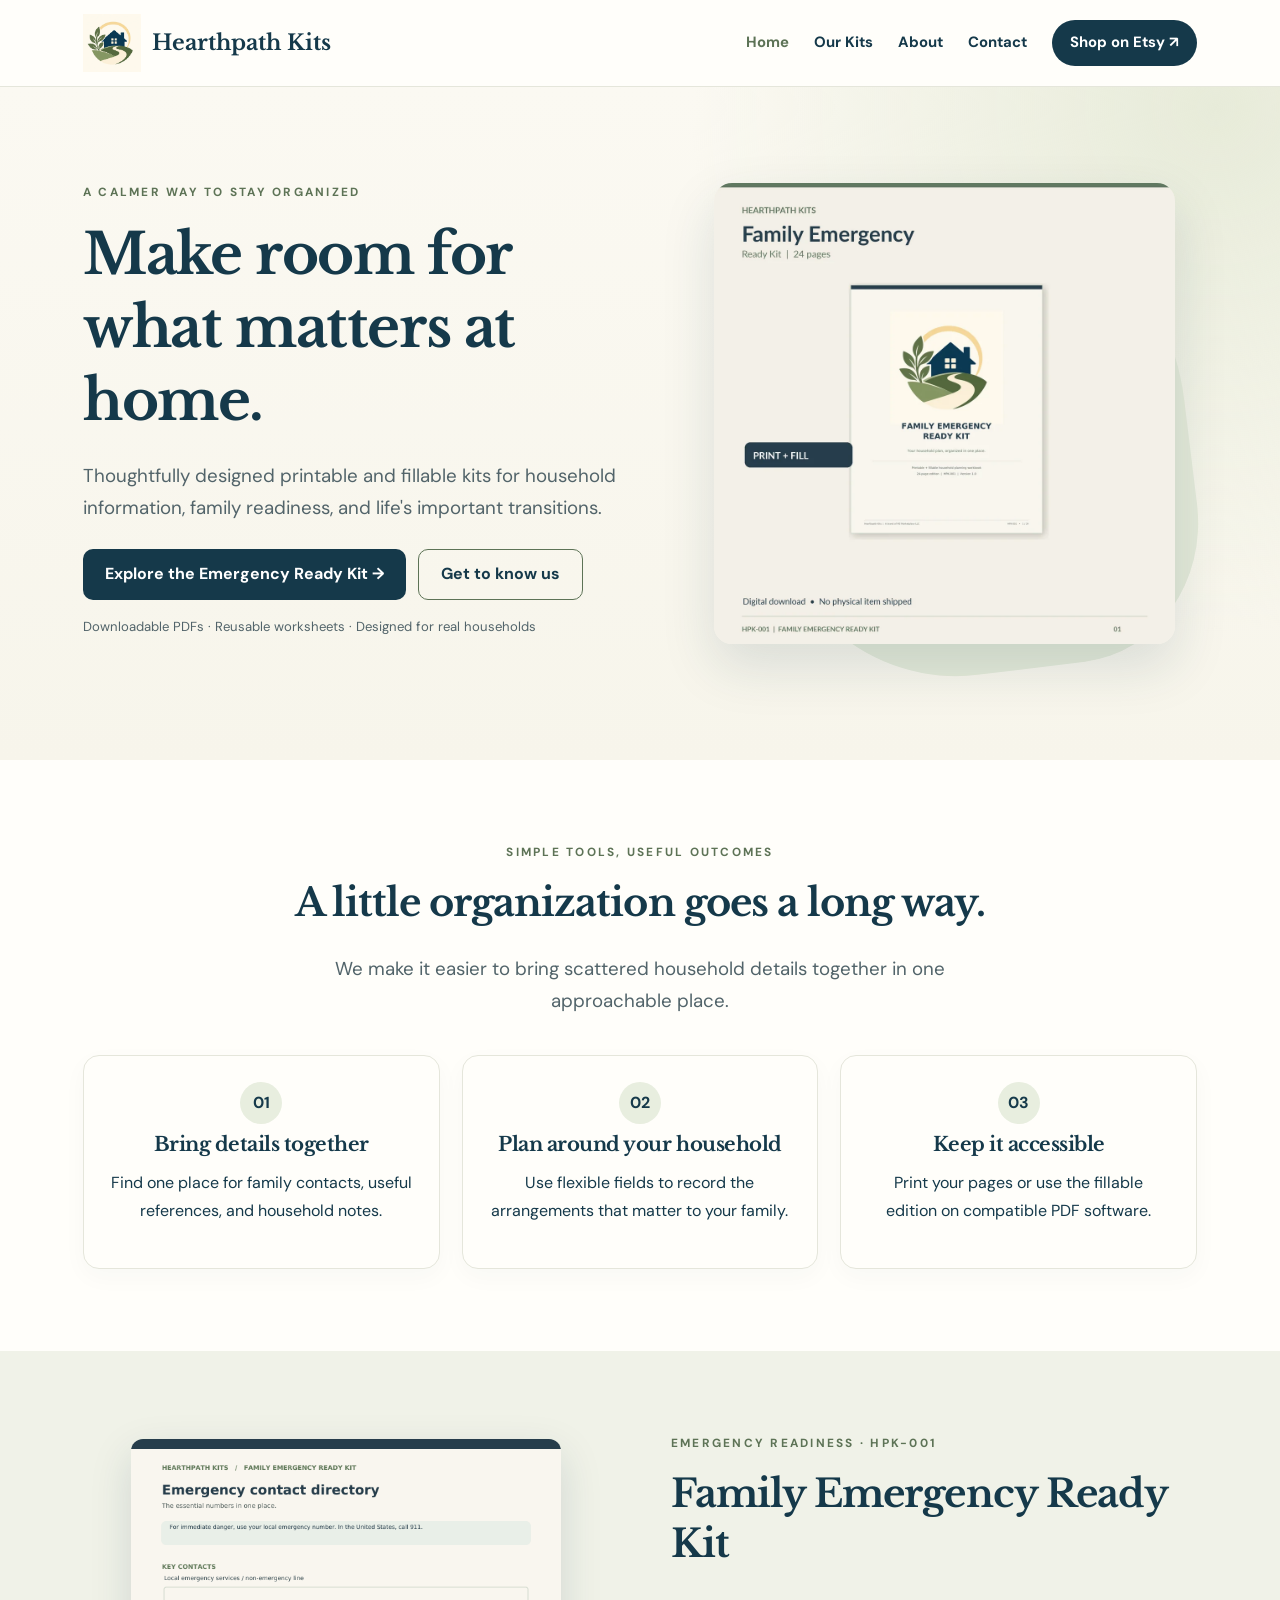
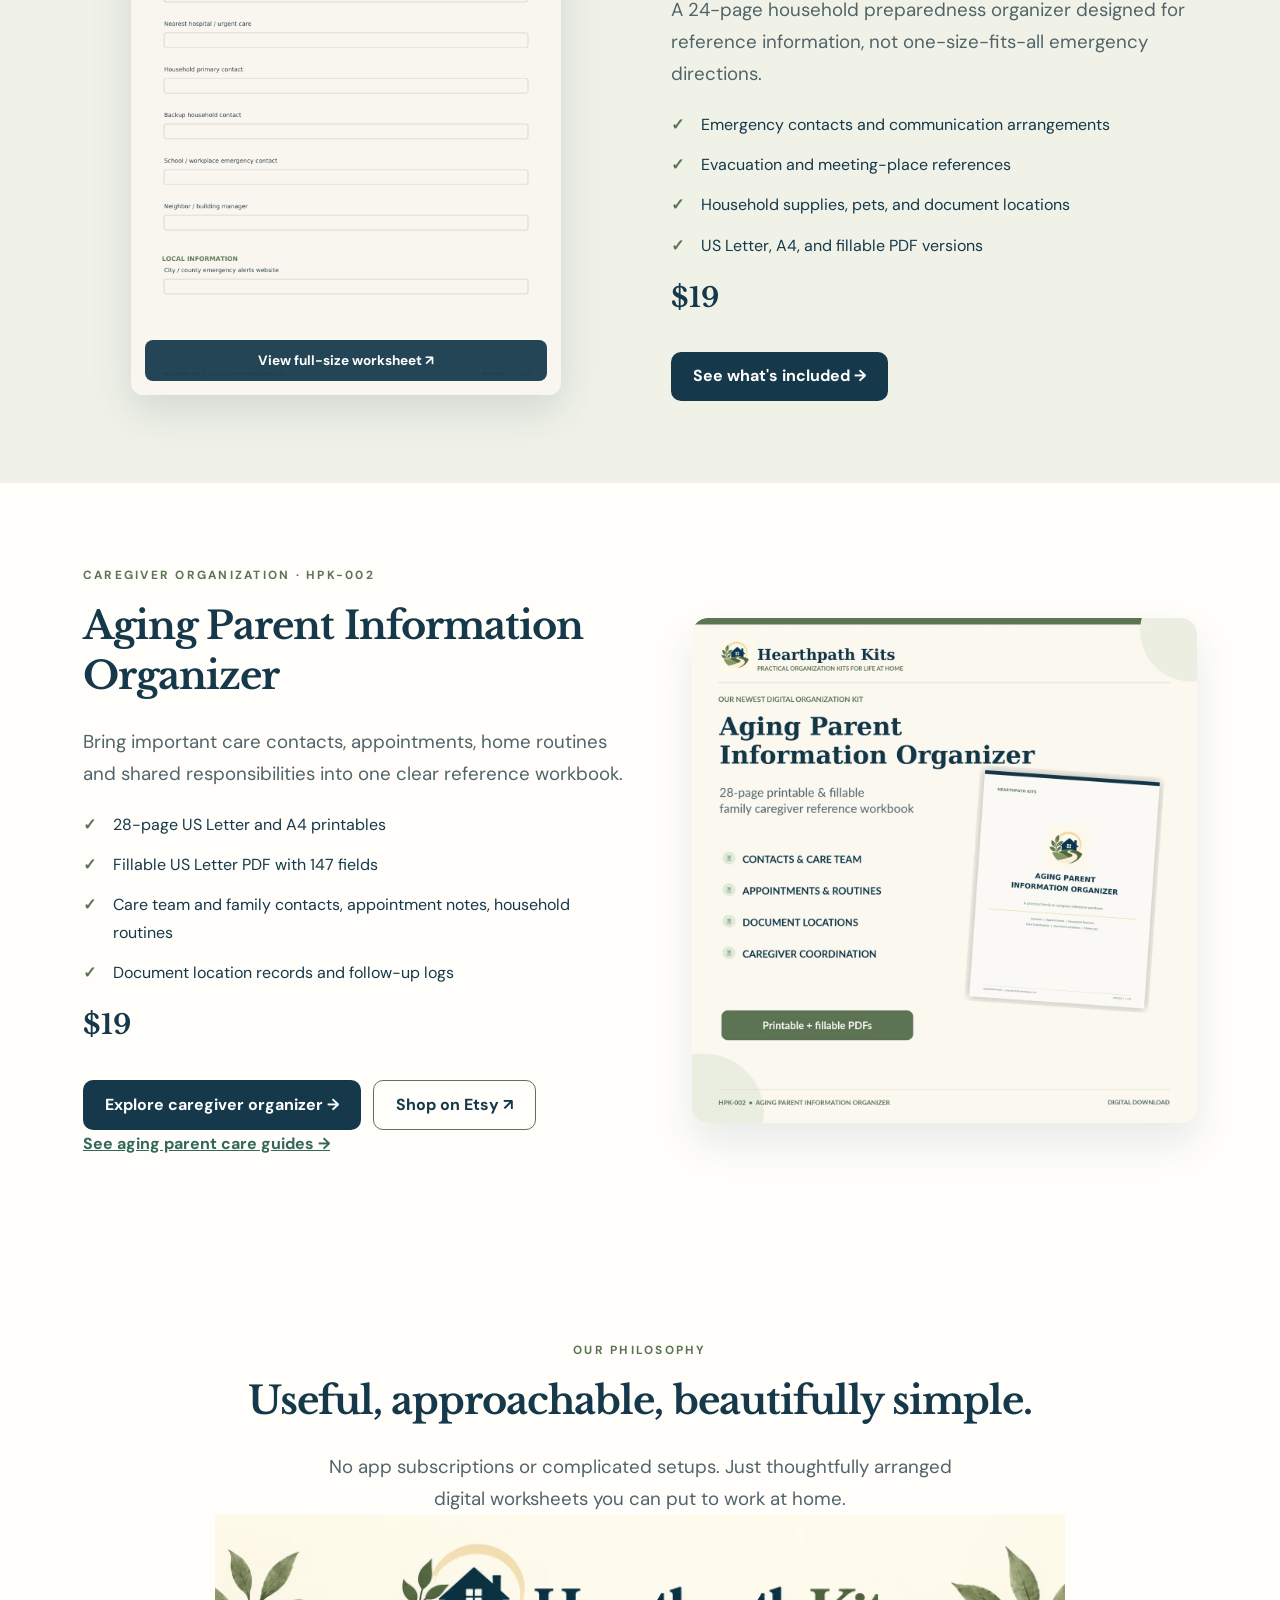
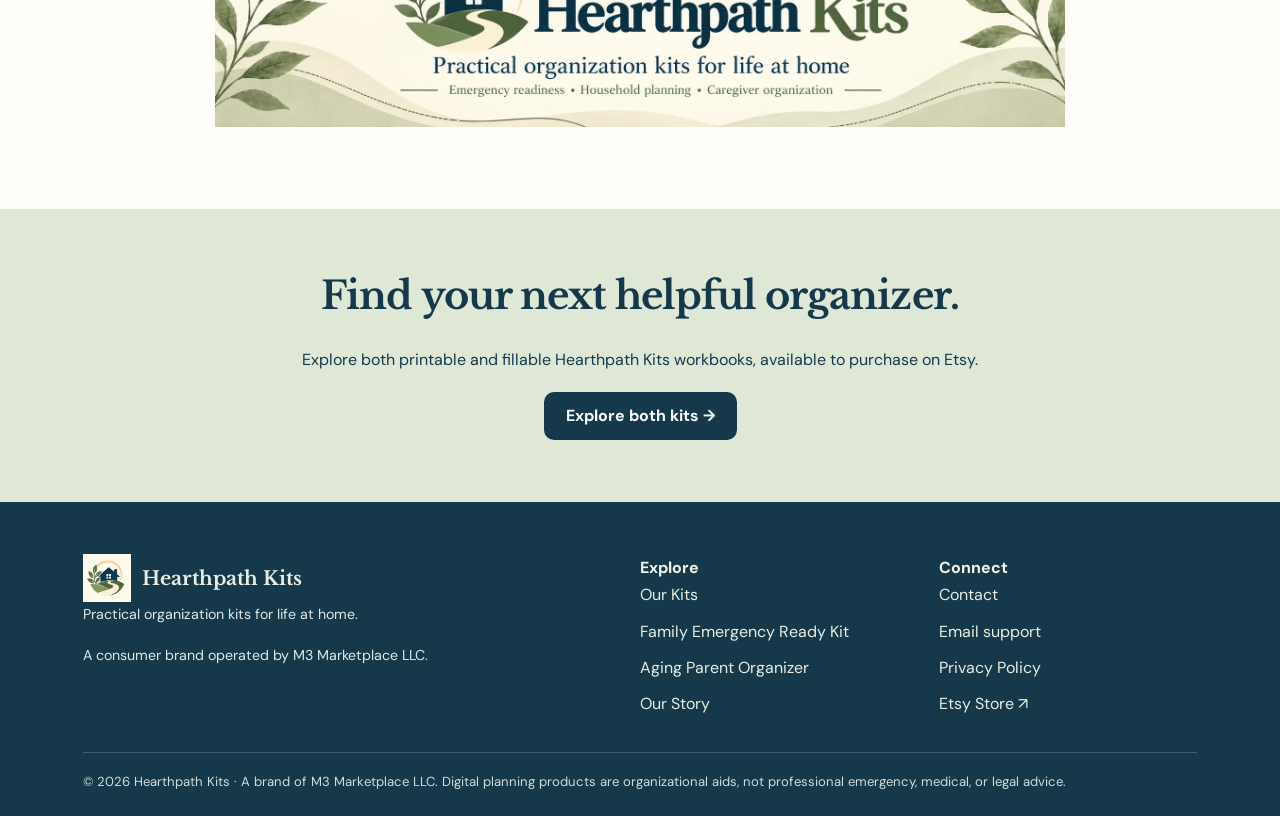
==== commit 25907c0f: "Add files via upload Caregiver_Guides_Update.zip" ====
--- a/index.html
+++ b/index.html
@@ -1,3 +1,3 @@
 <!DOCTYPE html>
 
-<html lang="en"><head><meta charset="utf-8"/><meta content="width=device-width, initial-scale=1" name="viewport"/><title>Practical Family &amp; Home Organization Kits | Hearthpath Kits</title><meta content="Printable and fillable family emergency and aging parent information organizers from Hearthpath Kits. Browse two practical digital workbooks." name="description"/><meta content="#15394a" name="theme-color"/><link href="https://hearthpathkits.com/" rel="canonical"/><link href="/assets/favicon.png" rel="icon" type="image/png"/><link href="/site.css" rel="stylesheet"/><meta content="website" property="og:type"/><meta content="Hearthpath Kits" property="og:site_name"/><meta content="Practical Family &amp; Home Organization Kits" property="og:title"/><meta content="Printable and fillable family emergency and aging parent information organizers from Hearthpath Kits." property="og:description"/><meta content="https://hearthpathkits.com/assets/kit-cover.webp" property="og:image"/></head><body><a class="skip" href="#main">Skip to content</a><header class="site-head"><div class="wrap header-in"><a class="brand" href="/"><img alt="" height="58" src="/assets/emblem.png" width="58"/>Hearthpath Kits</a><button aria-controls="primary-nav" aria-expanded="false" class="menu-toggle" type="button">Menu ☰</button><nav aria-label="Main navigation" class="nav" id="primary-nav"><a aria-current="page" href="/">Home</a><a href="/kits/">Our Kits</a><a href="/about/">About</a><a href="/contact/">Contact</a><a class="nav-cta" href="https://www.etsy.com/listing/4603201135/family-emergency-planner-printable" rel="noopener noreferrer" target="_blank">Shop on Etsy ↗</a></nav></div></header><main id="main"><section class="hero"><div class="wrap hero-grid"><div><p class="eyebrow">A calmer way to stay organized</p><h1>Make room for what matters at home.</h1><p class="lead">Thoughtfully designed printable and fillable kits for household information, family readiness, and life's important transitions.</p><div class="actions"><a class="btn btn-primary" href="/product/">Explore the Emergency Ready Kit →</a><a class="btn btn-outline" href="/about/">Get to know us</a></div><p class="small-note">Downloadable PDFs · Reusable worksheets · Designed for real households</p></div><div class="hero-visual"><img alt="Family Emergency Ready Kit workbook and printable planning sheets" fetchpriority="high" height="515" src="/assets/kit-cover.webp" width="515"/></div></div></section><section class="section section-white"><div class="wrap center"><p class="eyebrow">Simple tools, useful outcomes</p><h2>A little organization goes a long way.</h2><p class="lead">We make it easier to bring scattered household details together in one approachable place.</p><div class="cards"><article class="card"><span class="number">01</span><h3>Bring details together</h3><p>Find one place for family contacts, useful references, and household notes.</p></article><article class="card"><span class="number">02</span><h3>Plan around your household</h3><p>Use flexible fields to record the arrangements that matter to your family.</p></article><article class="card"><span class="number">03</span><h3>Keep it accessible</h3><p>Print your pages or use the fillable edition on compatible PDF software.</p></article></div></div></section><section class="section section-soft"><div class="wrap feature-grid"><a aria-label="Open full-size emergency contact worksheet" class="worksheet-feature" href="/assets/worksheet-contacts.png" rel="noopener" target="_blank"><img alt="Full-page preview of the actual emergency contact directory worksheet" height="1584" loading="lazy" src="/assets/worksheet-contacts.png" width="1224"/><span class="preview-hint">View full-size worksheet ↗</span></a><div><p class="eyebrow">Emergency readiness · HPK-001</p><h2>Family Emergency Ready Kit</h2><p class="lead">A 24-page household preparedness organizer designed for reference information, not one-size-fits-all emergency directions.</p><ul class="ticks"><li>Emergency contacts and communication arrangements</li><li>Evacuation and meeting-place references</li><li>Household supplies, pets, and document locations</li><li>US Letter, A4, and fillable PDF versions</li></ul><p class="price">$19</p><a class="btn btn-primary" href="/product/">See what's included →</a></div></div></section><section aria-labelledby="caregiver-feature-title" class="section section-white caregiver-feature"><div class="wrap feature-grid"><div class="feature-copy"><p class="eyebrow">Caregiver organization · HPK-002</p><h2 id="caregiver-feature-title">Aging Parent Information Organizer</h2><p class="lead">Bring important care contacts, appointments, home routines and shared responsibilities into one clear reference workbook.</p><ul class="ticks"><li>28-page US Letter and A4 printables</li><li>Fillable US Letter PDF with 147 fields</li><li>Care team and family contacts, appointment notes, household routines</li><li>Document location records and follow-up logs</li></ul><p class="price">$19</p><div class="actions"><a class="btn btn-primary" href="/caregiver/">Explore caregiver organizer →</a><a class="btn btn-outline" href="https://www.etsy.com/listing/4609345102/aging-parent-information-organizer" rel="noopener noreferrer" target="_blank">Shop on Etsy ↗</a></div></div><a aria-label="See the Aging Parent Information Organizer details" class="caregiver-feature-image" href="/caregiver/"><img alt="Aging Parent Information Organizer digital workbook cover and preview" height="650" loading="lazy" src="/assets/hpk002-cover.webp" width="650"/></a></div></section><section class="section section-white center"><div class="wrap"><p class="eyebrow">Our philosophy</p><h2>Useful, approachable, beautifully simple.</h2><p class="lead">No app subscriptions or complicated setups. Just thoughtfully arranged digital worksheets you can put to work at home.</p><img alt="Hearthpath Kits house, winding path, and botanical brand illustration" class="brand-banner" loading="lazy" src="/assets/brand-banner.png"/></div></section><section class="cta-band"><div class="wrap"><h2>Find your next helpful organizer.</h2><p>Explore both printable and fillable Hearthpath Kits workbooks, available to purchase on Etsy.</p><a class="btn btn-primary" href="/kits/">Explore both kits →</a></div></section></main><footer class="footer"><div class="wrap"><div class="footer-grid"><div><a class="brand" href="/"><img alt="" height="48" src="/assets/emblem.png" width="48"/>Hearthpath Kits</a><p>Practical organization kits for life at home.</p><p>A consumer brand operated by M3 Marketplace LLC.</p></div><div><strong>Explore</strong><div class="footer-links"><a href="/kits/">Our Kits</a><a href="/product/">Family Emergency Ready Kit</a><a href="/caregiver/">Aging Parent Organizer</a><a href="/about/">Our Story</a></div></div><div><strong>Connect</strong><div class="footer-links"><a href="/contact/">Contact</a><a href="mailto:support@hearthpathkits.com">Email support</a><a href="/privacy/">Privacy Policy</a><a href="https://www.etsy.com/listing/4603201135/family-emergency-planner-printable" rel="noopener noreferrer" target="_blank">Etsy Store ↗</a></div></div></div><div class="fineprint">© 2026 Hearthpath Kits · A brand of M3 Marketplace LLC. Digital planning products are organizational aids, not professional emergency, medical, or legal advice.</div></div></footer><script defer="" src="/site.js"></script></body></html>+<html lang="en"><head><meta charset="utf-8"/><meta content="width=device-width, initial-scale=1" name="viewport"/><title>Practical Family &amp; Home Organization Kits | Hearthpath Kits</title><meta content="Printable and fillable family emergency and aging parent information organizers from Hearthpath Kits. Browse two practical digital workbooks." name="description"/><meta content="#15394a" name="theme-color"/><link href="https://hearthpathkits.com/" rel="canonical"/><link href="/assets/favicon.png" rel="icon" type="image/png"/><link href="/site.css" rel="stylesheet"/><meta content="website" property="og:type"/><meta content="Hearthpath Kits" property="og:site_name"/><meta content="Practical Family &amp; Home Organization Kits" property="og:title"/><meta content="Printable and fillable family emergency and aging parent information organizers from Hearthpath Kits." property="og:description"/><meta content="https://hearthpathkits.com/assets/kit-cover.webp" property="og:image"/></head><body><a class="skip" href="#main">Skip to content</a><header class="site-head"><div class="wrap header-in"><a class="brand" href="/"><img alt="" height="58" src="/assets/emblem.png" width="58"/>Hearthpath Kits</a><button aria-controls="primary-nav" aria-expanded="false" class="menu-toggle" type="button">Menu ☰</button><nav aria-label="Main navigation" class="nav" id="primary-nav"><a aria-current="page" href="/">Home</a><a href="/kits/">Our Kits</a><a href="/about/">About</a><a href="/contact/">Contact</a><a class="nav-cta" href="https://www.etsy.com/listing/4603201135/family-emergency-planner-printable" rel="noopener noreferrer" target="_blank">Shop on Etsy ↗</a></nav></div></header><main id="main"><section class="hero"><div class="wrap hero-grid"><div><p class="eyebrow">A calmer way to stay organized</p><h1>Make room for what matters at home.</h1><p class="lead">Thoughtfully designed printable and fillable kits for household information, family readiness, and life's important transitions.</p><div class="actions"><a class="btn btn-primary" href="/product/">Explore the Emergency Ready Kit →</a><a class="btn btn-outline" href="/about/">Get to know us</a></div><p class="small-note">Downloadable PDFs · Reusable worksheets · Designed for real households</p></div><div class="hero-visual"><img alt="Family Emergency Ready Kit workbook and printable planning sheets" fetchpriority="high" height="515" src="/assets/kit-cover.webp" width="515"/></div></div></section><section class="section section-white"><div class="wrap center"><p class="eyebrow">Simple tools, useful outcomes</p><h2>A little organization goes a long way.</h2><p class="lead">We make it easier to bring scattered household details together in one approachable place.</p><div class="cards"><article class="card"><span class="number">01</span><h3>Bring details together</h3><p>Find one place for family contacts, useful references, and household notes.</p></article><article class="card"><span class="number">02</span><h3>Plan around your household</h3><p>Use flexible fields to record the arrangements that matter to your family.</p></article><article class="card"><span class="number">03</span><h3>Keep it accessible</h3><p>Print your pages or use the fillable edition on compatible PDF software.</p></article></div></div></section><section class="section section-soft"><div class="wrap feature-grid"><a aria-label="Open full-size emergency contact worksheet" class="worksheet-feature" href="/assets/worksheet-contacts.png" rel="noopener" target="_blank"><img alt="Full-page preview of the actual emergency contact directory worksheet" height="1584" loading="lazy" src="/assets/worksheet-contacts.png" width="1224"/><span class="preview-hint">View full-size worksheet ↗</span></a><div><p class="eyebrow">Emergency readiness · HPK-001</p><h2>Family Emergency Ready Kit</h2><p class="lead">A 24-page household preparedness organizer designed for reference information, not one-size-fits-all emergency directions.</p><ul class="ticks"><li>Emergency contacts and communication arrangements</li><li>Evacuation and meeting-place references</li><li>Household supplies, pets, and document locations</li><li>US Letter, A4, and fillable PDF versions</li></ul><p class="price">$19</p><a class="btn btn-primary" href="/product/">See what's included →</a></div></div></section><section aria-labelledby="caregiver-feature-title" class="section section-white caregiver-feature"><div class="wrap feature-grid"><div class="feature-copy"><p class="eyebrow">Caregiver organization · HPK-002</p><h2 id="caregiver-feature-title">Aging Parent Information Organizer</h2><p class="lead">Bring important care contacts, appointments, home routines and shared responsibilities into one clear reference workbook.</p><ul class="ticks"><li>28-page US Letter and A4 printables</li><li>Fillable US Letter PDF with 147 fields</li><li>Care team and family contacts, appointment notes, household routines</li><li>Document location records and follow-up logs</li></ul><p class="price">$19</p><div class="actions"><a class="btn btn-primary" href="/caregiver/">Explore caregiver organizer →</a><a class="btn btn-outline" href="https://www.etsy.com/listing/4609345102/aging-parent-information-organizer" rel="noopener noreferrer" target="_blank">Shop on Etsy ↗</a></div><p><a class="inline-link" href="/guides/">See aging parent care guides →</a></p></div><a aria-label="See the Aging Parent Information Organizer details" class="caregiver-feature-image" href="/caregiver/"><img alt="Aging Parent Information Organizer digital workbook cover and preview" height="650" loading="lazy" src="/assets/hpk002-cover.webp" width="650"/></a></div></section><section class="section section-white center"><div class="wrap"><p class="eyebrow">Our philosophy</p><h2>Useful, approachable, beautifully simple.</h2><p class="lead">No app subscriptions or complicated setups. Just thoughtfully arranged digital worksheets you can put to work at home.</p><img alt="Hearthpath Kits house, winding path, and botanical brand illustration" class="brand-banner" loading="lazy" src="/assets/brand-banner.png"/></div></section><section class="cta-band"><div class="wrap"><h2>Find your next helpful organizer.</h2><p>Explore both printable and fillable Hearthpath Kits workbooks, available to purchase on Etsy.</p><a class="btn btn-primary" href="/kits/">Explore both kits →</a></div></section></main><footer class="footer"><div class="wrap"><div class="footer-grid"><div><a class="brand" href="/"><img alt="" height="48" src="/assets/emblem.png" width="48"/>Hearthpath Kits</a><p>Practical organization kits for life at home.</p><p>A consumer brand operated by M3 Marketplace LLC.</p></div><div><strong>Explore</strong><div class="footer-links"><a href="/kits/">Our Kits</a><a href="/product/">Family Emergency Ready Kit</a><a href="/caregiver/">Aging Parent Organizer</a><a href="/about/">Our Story</a></div></div><div><strong>Connect</strong><div class="footer-links"><a href="/contact/">Contact</a><a href="mailto:support@hearthpathkits.com">Email support</a><a href="/privacy/">Privacy Policy</a><a href="https://www.etsy.com/listing/4603201135/family-emergency-planner-printable" rel="noopener noreferrer" target="_blank">Etsy Store ↗</a></div></div></div><div class="fineprint">© 2026 Hearthpath Kits · A brand of M3 Marketplace LLC. Digital planning products are organizational aids, not professional emergency, medical, or legal advice.</div></div></footer><script defer="" src="/site.js"></script></body></html>
